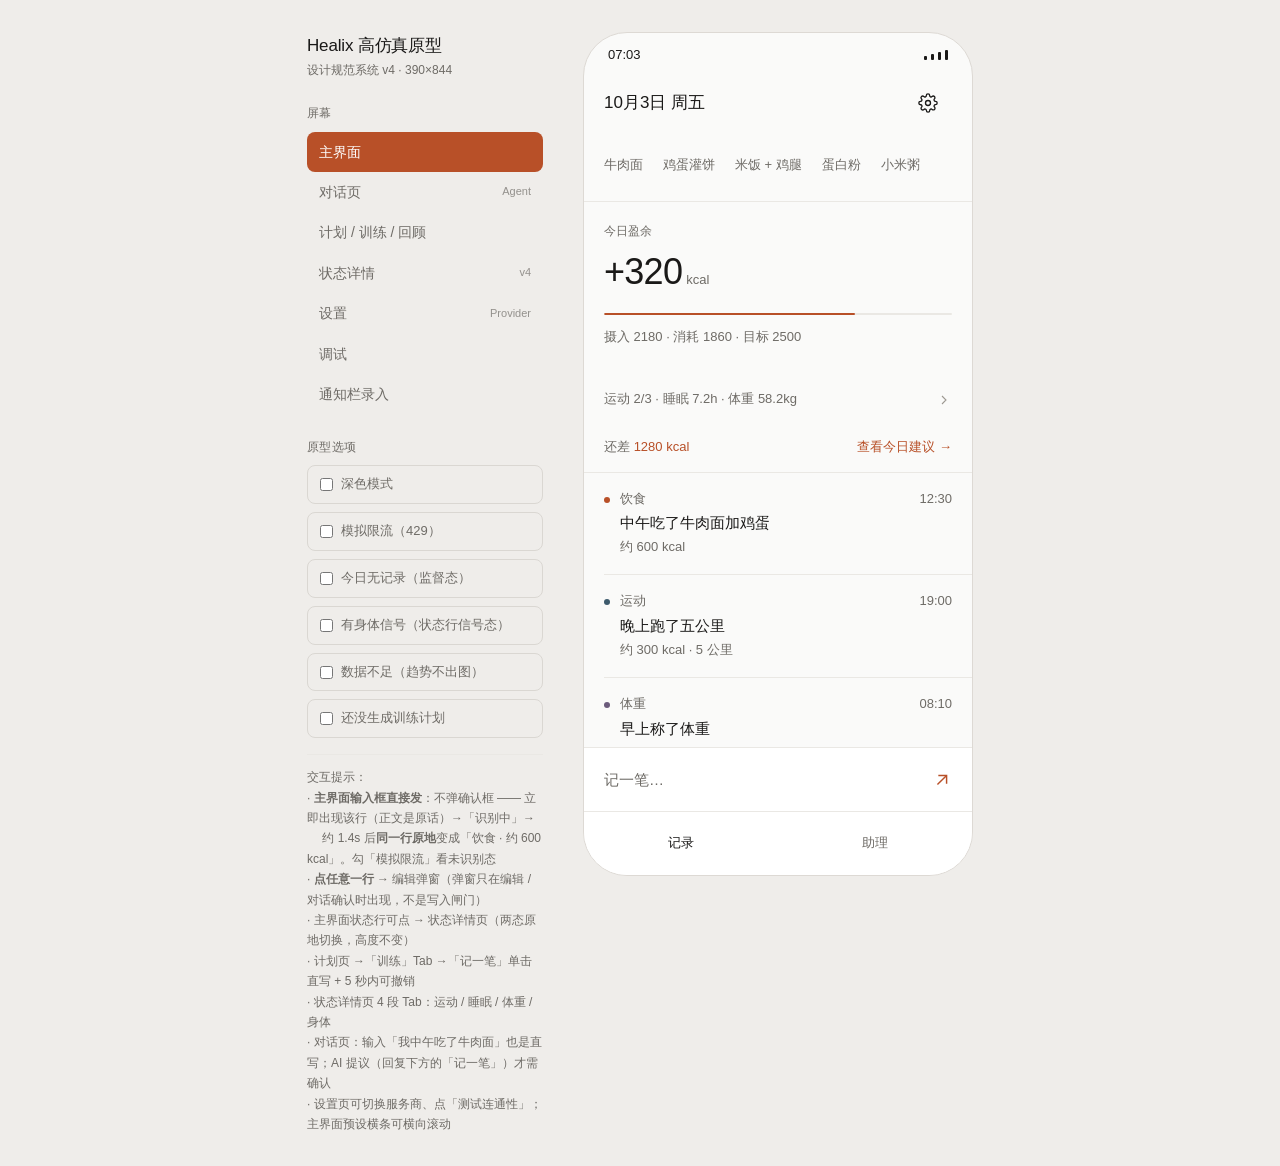
==== docs/prototype.html @ f56020e0 "chore(docs): 文档集中到 docs/ —— 开发文档移出 git（用户指定） 根目录原来散着 9 份文档 + prototype.html，本次全部集中到 docs/。  **入库变动**" ====
<!DOCTYPE html>
<html lang="zh-CN" data-theme="light">
<head>
<meta charset="UTF-8">
<meta name="viewport" content="width=device-width, initial-scale=1">
<title>Healix 高仿真原型 v4</title>
<style>
/* ============================================================
   Healix Design Tokens v4
   全 App 只有 1 个强调色 / 圆角只有 8dp / 无卡片无阴影
   v4 未新增任何颜色令牌 —— 新元素全部复用既有令牌
   ============================================================ */
:root{
  --bg:#FAFAF9; --surface:#FFFFFF; --text_1:#1A1918; --text_2:#6E6B66;
  --text_3:#9C9891; --line:#EAE8E4; --line_strong:#DAD7D2; --press:#F2F1EE;
  --accent:#B85028; --accent_press:#A3451F; --positive:#4A7C59; --negative:#A63D40;
  --dot_meal:#B85028; --dot_exercise:#3D5A6C; --dot_body:#6B5B7B;
  --dot_sleep:#4A5568; --dot_illness:#A63D40; --dot_other:#9C9891;
  --r:8px; --dur_fast:150ms; --dur_normal:240ms; --dur_slow:400ms;
  --ease:cubic-bezier(.4,0,.2,1);
  --shell_bg:#EFEDEA; --shell_line:#DDD9D4; --panel:#FFFFFF; --panel_text:#1A1918;
}
[data-theme="dark"]{
  --bg:#131211; --surface:#1C1B1A; --text_1:#F2F0ED; --text_2:#A09C95;
  --text_3:#6E6A64; --line:#2E2C2A; --line_strong:#3A3735; --press:#252321;
  --accent:#D4703F; --accent_press:#B85028; --positive:#6E9E7C; --negative:#C4565A;
  --dot_meal:#D4703F; --dot_exercise:#5C7C8F; --dot_body:#8B7C9A;
  --dot_sleep:#6C7683; --dot_illness:#C4565A; --dot_other:#6E6A64;
  --shell_bg:#0A0A09; --shell_line:#2E2C2A; --panel:#1C1B1A; --panel_text:#F2F0ED;
}

*{box-sizing:border-box;margin:0;padding:0;-webkit-tap-highlight-color:transparent}
body{
  font-family:-apple-system,"PingFang SC","HarmonyOS Sans SC","Noto Sans CJK SC","Microsoft YaHei",sans-serif;
  background:var(--shell_bg); color:var(--panel_text);
  display:flex; gap:40px; justify-content:center; padding:32px; min-height:100vh;
  font-size:14px; line-height:1.6;
}

/* ---------- 原型外壳（非产品 UI） ---------- */
.panel{width:236px;flex-shrink:0}
.panel h1{font-size:17px;font-weight:500;letter-spacing:-0.01em}
.panel .sub{font-size:12px;color:var(--text_2);margin-top:2px}
.panel .sec{font-size:12px;color:var(--text_2);margin:24px 0 8px;letter-spacing:.04em}
.navlist{list-style:none}
.navlist li{
  padding:9px 12px;border-radius:var(--r);cursor:pointer;font-size:14px;
  color:var(--text_2);transition:background var(--dur_fast) var(--ease);
  display:flex;justify-content:space-between;align-items:center;
}
.navlist li:hover{background:var(--press)}
.navlist li.on{background:var(--accent);color:#fff;font-weight:500}
.navlist li .tag{font-size:11px;opacity:.7}
[data-theme="dark"] .navlist li.on{color:#131211}
.toggle{
  display:flex;align-items:center;gap:8px;padding:8px 12px;cursor:pointer;
  font-size:13px;color:var(--text_2);border:1px solid var(--line_strong);
  border-radius:var(--r);margin-bottom:8px;
}
.toggle input{accent-color:var(--accent)}
.hint{font-size:12px;color:var(--text_2);line-height:1.7;margin-top:16px;
  border-top:1px solid var(--line);padding-top:12px}

/* ---------- 设备外壳 ---------- */
.device{
  width:390px;height:844px;flex-shrink:0;background:var(--bg);
  border:1px solid var(--shell_line);border-radius:44px;overflow:hidden;
  display:flex;flex-direction:column;position:relative;
}
.statusbar{
  height:44px;flex-shrink:0;display:flex;align-items:center;justify-content:space-between;
  padding:0 24px;font-size:13px;color:var(--text_1);font-weight:500;
}
.statusbar .dots{display:flex;gap:4px;align-items:flex-end;height:10px}
.statusbar .dots i{width:3px;background:var(--text_1);border-radius:1px;display:block}
.statusbar .dots i:nth-child(1){height:4px}
.statusbar .dots i:nth-child(2){height:6px}
.statusbar .dots i:nth-child(3){height:8px}
.statusbar .dots i:nth-child(4){height:10px}

.screen{flex:1;display:none;flex-direction:column;min-height:0}
.screen.on{display:flex}

/* ---------- 通用组件 ---------- */
.appbar{
  height:52px;flex-shrink:0;display:flex;align-items:center;justify-content:space-between;
  padding:0 20px;font-size:17px;font-weight:500;color:var(--text_1);
  position:relative; /* 居中标题的定位基准 */
}
.appbar .iconbtn{
  width:48px;height:48px;display:flex;align-items:center;justify-content:center;
  border:none;background:none;cursor:pointer;color:var(--text_1);margin-left:-14px;
}
.appbar .right{font-size:13px;font-weight:400;color:var(--text_2)}
.sep{height:1px;background:var(--line);flex-shrink:0}
.sep.indent{margin-left:20px}
.body{flex:1;overflow-y:auto;min-height:0}
.body::-webkit-scrollbar{width:0}
.p20{padding:0 20px}
.grouptitle{font-size:12px;color:var(--text_2);padding:20px 20px 8px}
.spinner{
  width:20px;height:20px;border:1.6px solid var(--line_strong);
  border-top-color:var(--accent);border-radius:50%;
  animation:spin .8s linear infinite;flex-shrink:0;
}
@keyframes spin{to{transform:rotate(360deg)}}

/* 按钮 */
.btn-primary{
  height:48px;border-radius:var(--r);background:var(--accent);color:#fff;
  border:none;font-size:13px;font-weight:500;cursor:pointer;font-family:inherit;
  padding:0 24px;transition:background var(--dur_fast) var(--ease);
}
[data-theme="dark"] .btn-primary{color:#131211}
.btn-primary:active{background:var(--accent_press)}
.btn-primary:disabled{background:var(--line_strong);color:var(--text_3);cursor:default}
.btn-text{
  border:none;background:none;color:var(--accent);font-size:13px;font-weight:500;
  cursor:pointer;font-family:inherit;padding:12px;min-height:48px;
}
.btn-text:active{color:var(--accent_press)}
.btn-text:disabled{cursor:default}

/* 输入区（常驻底部） */
.inputbar{
  height:64px;flex-shrink:0;background:var(--surface);border-top:1px solid var(--line);
  display:flex;align-items:center;padding:0 12px 0 20px;gap:8px;
}
.inputbar input{
  flex:1;border:none;outline:none;background:none;font-size:15px;font-family:inherit;
  color:var(--text_1);caret-color:var(--accent);min-width:0;
}
.inputbar input::placeholder{color:var(--text_2)}
.sendbtn{
  width:36px;height:36px;border:none;background:none;color:var(--accent);
  cursor:pointer;display:flex;align-items:center;justify-content:center;flex-shrink:0;
}
.sendbtn:active{color:var(--accent_press)}

/* 记录列表项 */
.item{padding:16px 20px 16px 20px;display:flex;gap:10px;cursor:pointer;
  transition:background var(--dur_fast) var(--ease)}
.item:active{background:var(--press)}
.item .bodycol{flex:1;min-width:0}
.item .dot{width:6px;height:6px;border-radius:3px;margin-top:8px;flex-shrink:0}
.item .meta{font-size:13px;color:var(--text_2);display:flex;justify-content:space-between;gap:8px}
.item .main{font-size:15px;color:var(--text_1);margin-top:2px;
  display:-webkit-box;-webkit-line-clamp:2;-webkit-box-orient:vertical;overflow:hidden}
.item .sum{font-size:13px;color:var(--text_2);margin-top:2px}
/* ★v4 记录级状态（规范 3.3）：与摘要同位置，不新增行、不改行高 */
.item .pending{font-size:13px;color:var(--text_3);margin-top:2px}          /* 识别中 */
.item .pending.retry{color:var(--text_2);text-decoration:underline;        /* 未识别：可点 */
  text-underline-offset:3px;text-decoration-thickness:1px}

/* 设置行 */
.row{
  height:56px;display:flex;align-items:center;justify-content:space-between;
  padding:0 20px;font-size:15px;color:var(--text_1);cursor:pointer;
  transition:background var(--dur_fast) var(--ease);
}
.row:active{background:var(--press)}
.row .val{font-size:15px;color:var(--text_2);display:flex;align-items:center;gap:6px}
.row input{
  border:none;outline:none;background:none;text-align:right;font-size:15px;
  font-family:inherit;color:var(--text_2);width:190px;
}
.row input:focus{color:var(--text_1)}
.row select{
  border:none;outline:none;background:none;font-size:15px;font-family:inherit;
  color:var(--text_2);text-align:right;cursor:pointer;appearance:none;
  padding-right:2px;
}
[data-theme="dark"] .row select option{background:var(--surface);color:var(--text_1)}

/* ---------- 主界面 ---------- */
.presetbar{display:flex;gap:20px;overflow-x:auto;padding:12px 20px;
  border-bottom:1px solid var(--line);flex-shrink:0}
.presetbar::-webkit-scrollbar{height:0}
.presetbar span{
  font-size:13px;color:var(--text_2);white-space:nowrap;cursor:pointer;
  padding:8px 0;min-height:48px;display:flex;align-items:center;
}
.presetbar span:active{color:var(--accent)}
.summary{padding:20px 20px 0}
.summary .label{font-size:12px;color:var(--text_2)}
.summary .num{font-size:36px;font-weight:400;color:var(--text_1);
  letter-spacing:-0.02em;margin:2px 0 12px}
.summary .num span{font-size:13px;color:var(--text_2);letter-spacing:0;margin-left:4px}
.progress{height:2px;border-radius:1px;background:var(--line);overflow:hidden;margin:12px 0}
.progress i{display:block;height:100%;background:var(--accent);border-radius:1px}
.summary .sub{font-size:13px;color:var(--text_2)}
.supervise{
  padding:0 20px;height:48px;display:flex;align-items:center;font-size:13px;
  color:var(--accent);cursor:pointer;
}
.planhint{
  padding:0 20px;height:48px;display:flex;align-items:center;justify-content:space-between;
  font-size:13px;color:var(--text_2);cursor:pointer;
}
.planhint b{color:var(--accent);font-weight:500}
.planhint em{font-style:normal;color:var(--accent)}

/* 底部主导航 */
.tabbar{
  height:64px;flex-shrink:0;border-top:1px solid var(--line);background:var(--surface);
  display:flex;
}
.tabbar div{
  flex:1;display:flex;align-items:center;justify-content:center;font-size:13px;
  color:var(--text_2);cursor:pointer;transition:color var(--dur_fast) var(--ease);
}
.tabbar div.on{color:var(--text_1);font-weight:500}

/* ---------- 对话页 ---------- */
.chat{flex:1;overflow-y:auto;padding:8px 0 0;min-height:0}
.chat::-webkit-scrollbar{width:0}
.msg{padding:0 20px;max-width:100%;animation:enter var(--dur_slow) var(--ease)}
@keyframes enter{from{opacity:0;transform:translateY(8px)}to{opacity:1;transform:none}}
.msg.user{margin-top:20px}
.msg.user .text{
  font-size:15px;color:var(--text_1);line-height:24px;text-align:right;
  margin-left:20%;word-break:break-word;white-space:pre-line;
}
.msg.assistant{margin-top:8px}
.msg.assistant .text{font-size:15px;color:var(--text_1);line-height:24px;
  word-break:break-word;white-space:pre-line}
.msg .time{font-size:13px;color:var(--text_3);margin-top:8px}
.msg.user .time{text-align:right}
.msg.gap{margin-top:20px}
.toolline{
  margin:8px 20px 0;padding-left:12px;border-left:2px solid var(--accent);
  font-size:13px;color:var(--text_2);line-height:20px;
}
.toolline.pending{border-left-color:transparent;padding-left:14px;color:var(--text_2);
  display:flex;align-items:center;gap:8px}
.toolline.pending .spinner{width:14px;height:14px;border-width:1.4px}
.disclaimer{font-size:12px;color:var(--text_3);padding:20px;text-align:center}
.quick{margin-top:20px;border-top:1px solid var(--line)}
.quick div{
  height:48px;display:flex;align-items:center;padding:0 20px;font-size:15px;
  color:var(--text_2);cursor:pointer;transition:background var(--dur_fast) var(--ease);
}
.quick div:active{background:var(--press)}
.quick div+div{border-top:1px solid var(--line)}
.thinking{display:flex;align-items:center;gap:8px;padding:0 20px;
  font-size:13px;color:var(--text_2);margin-top:12px}

/* ---------- 计划/复盘 ---------- */
.tabs{display:flex;gap:24px;padding:0 20px;border-bottom:1px solid var(--line);flex-shrink:0}
.tabs div{
  padding:12px 0;font-size:13px;color:var(--text_2);cursor:pointer;position:relative;
}
.tabs div.on{color:var(--text_1);font-weight:500}
.tabs div.on::after{
  content:"";position:absolute;left:0;right:0;bottom:0;height:2px;
  background:var(--accent);border-radius:1px;
}
.gapline{display:flex;align-items:center;justify-content:space-between;padding:20px}
.gapline .n{font-size:24px;color:var(--text_1);letter-spacing:-0.02em}
.planitem{padding:16px 20px}
.planitem .t{font-size:13px;color:var(--text_2)}
.planitem .h{font-size:15px;color:var(--text_1);margin-top:4px}
.planitem .d{font-size:13px;color:var(--text_2);margin-top:2px}
.planitem .a{margin-top:8px;margin-left:-12px}
.stats3{display:flex;padding:20px;gap:0}
.stats3 div{flex:1}
.stats3 .n{font-size:24px;color:var(--text_1);letter-spacing:-0.02em}
.stats3 .l{font-size:13px;color:var(--text_2);margin-top:4px}

/* ---------- 调试页 ---------- */
.dbghead{padding:20px;font-size:13px;color:var(--text_2);
  border-bottom:1px solid var(--line)}
.dbgrow{display:flex;gap:12px;padding:14px 20px;font-size:13px;
  border-bottom:1px solid var(--line);align-items:baseline}
.dbgrow .t{color:var(--text_3);width:44px;font-variant-numeric:tabular-nums}
.dbgrow .p{color:var(--text_1);width:44px}
.dbgrow .s{width:44px}
.dbgrow .s.ok{color:var(--text_2)}
.dbgrow .s.bad{color:var(--negative)}
.dbgrow .l{color:var(--text_2);width:48px;text-align:right;
  font-variant-numeric:tabular-nums}
.dbgrow .n{color:var(--text_2);flex:1}

/* ---------- 底部弹窗 ---------- */
.scrim{
  position:absolute;inset:0;background:rgba(0,0,0,.32);z-index:20;
  display:none;align-items:flex-end;
}
.scrim.on{display:flex}
.sheet{
  width:100%;background:var(--surface);border-radius:var(--r) var(--r) 0 0;
  padding:0 20px 20px;animation:up var(--dur_normal) var(--ease);
}
@keyframes up{from{transform:translateY(100%)}to{transform:none}}
.sheet .handle{width:36px;height:3px;background:var(--line_strong);
  border-radius:2px;margin:8px auto 12px}
.sheet h3{font-size:17px;font-weight:500;color:var(--text_1);margin-bottom:4px}
.sheet .from{font-size:12px;color:var(--text_3);margin-bottom:12px}
.field{height:52px;display:flex;align-items:center;justify-content:space-between;
  border-bottom:1px solid var(--line)}
.field label{font-size:13px;color:var(--text_2)}
.field span{font-size:15px;color:var(--text_1)}
.field input{
  border:none;outline:none;background:none;text-align:right;font-size:15px;
  font-family:inherit;color:var(--text_1);width:180px;
}
.sheet .actions{display:flex;justify-content:flex-end;align-items:center;gap:8px;margin-top:20px}

/* ---------- 通知栏预览 ---------- */
.notify{
  margin:8px 12px;background:var(--surface);border-radius:var(--r);
  padding:12px 16px;border:1px solid var(--line);
}
.notify .t{font-size:13px;color:var(--text_2);display:flex;justify-content:space-between}
.notify .c{font-size:15px;color:var(--text_1);margin-top:2px}
.notify .fake{display:flex;gap:8px;margin-top:10px;align-items:center}
.notify .fake input{
  flex:1;border:1px solid var(--line_strong);border-radius:var(--r);height:40px;
  padding:0 12px;font-size:15px;font-family:inherit;background:var(--bg);
  color:var(--text_1);outline:none;
}
.notify .fake button{
  height:40px;padding:0 16px;border:none;border-radius:var(--r);
  background:var(--accent);color:#fff;font-size:13px;font-weight:500;cursor:pointer;
  font-family:inherit;
}
[data-theme="dark"] .notify .fake button{color:#131211}
.notify.done .c{font-size:13px;color:var(--text_2)}
.notify.done .fake{display:none}
.notify .undo{margin-top:8px;font-size:13px;color:var(--accent);cursor:pointer;display:none}
.notify.done .undo{display:block}

/* ============================================================
   v4 新增（规范 第九章）
   全部复用 v3 令牌，不新增颜色 / 字体级别 / 字重
   ============================================================ */

/* ---------- 9.2 多维状态行（两态互斥，恒定 48px） ---------- */
.statusrow{
  height:48px;flex-shrink:0;display:flex;align-items:center;justify-content:space-between;
  padding:0 20px;font-size:13px;color:var(--text_2);cursor:pointer;
  transition:background var(--dur_fast) var(--ease),color var(--dur_normal) var(--ease);
}
.statusrow:active{background:var(--press)}
.statusrow>span{
  min-width:0;overflow:hidden;text-overflow:ellipsis;white-space:nowrap;
}
.statusrow .cv{flex-shrink:0;margin-left:12px;color:var(--text_3);
  transition:color var(--dur_normal) var(--ease)}
/* 信号态：整行原地变 accent，高度不变 —— 不新增行、页面不跳动 */
.statusrow.sig{color:var(--accent)}
.statusrow.sig .cv{color:var(--accent)}

/* ---------- 9.6 内联撤销条 ---------- */
.undobar{
  height:48px;flex-shrink:0;display:flex;align-items:center;justify-content:space-between;
  padding:0 20px;font-size:13px;color:var(--text_2);
}
.undobar .undo{color:var(--accent);font-weight:500;cursor:pointer;padding:12px 0 12px 12px}
.undobar .undo:active{color:var(--accent_press)}

/* ---------- 9.5 训练日行 ---------- */
.tday{padding:12px 20px;min-height:76px;display:flex;position:relative}
.tday .marker{
  position:absolute;left:0;top:16px;width:2px;height:16px;background:var(--accent);
  border-radius:1px;display:none;
}
.tday.today .marker{display:block}
.tday .dow{width:44px;flex-shrink:0;font-size:13px;color:var(--text_2);padding-top:1px}
.tday .col{flex:1;min-width:0}
.tday .h{font-size:15px;color:var(--text_1)}
.tday .items{font-size:13px;color:var(--text_2);margin-top:2px}
.tday .act{margin-top:6px;margin-left:-12px}
.tday.rest{min-height:48px;align-items:center;padding-top:0;padding-bottom:0}
.tday.rest .h{font-size:13px;color:var(--text_2)}

/* ---------- 9.4 状态详情页：4 段文字 Tab（复用计划页 Tab 样式） ---------- */
.seg{
  display:flex;gap:24px;padding:0 20px;border-bottom:1px solid var(--line);
  flex-shrink:0;overflow-x:auto;
}
.seg::-webkit-scrollbar{height:0}
.seg div{
  padding:12px 0;font-size:13px;color:var(--text_2);cursor:pointer;position:relative;
  white-space:nowrap;
}
.seg div.on{color:var(--text_1);font-weight:500}
.seg div.on::after{
  content:"";position:absolute;left:0;right:0;bottom:0;height:2px;
  background:var(--accent);border-radius:1px;
}

/* ---------- 9.3 趋势折线 ---------- */
.chart{padding:0 20px}
.chart .range{font-size:13px;color:var(--text_2)}
.chart .plot{position:relative;height:80px;margin-top:4px;
  border-bottom:1px solid var(--line)}
.chart .plot svg{display:block}
/* 窗口标注放在基线下方右对齐 —— 压在绘图区里会与折线右端重叠 */
.chart .win{display:block;text-align:right;font-size:13px;color:var(--text_3);
  margin-top:6px}
/* 数据点 < 3 时不画线（规范 9.3，依据反伪相关原则 R6） */
.chart .nodata{height:80px;display:flex;align-items:center;justify-content:center;
  font-size:13px;color:var(--text_2);border-bottom:1px solid var(--line)}

/* ---------- 状态详情页：汇总文字 / 信号全文 / 病程 / 链接行 ---------- */
.sumline{padding:20px;font-size:15px;color:var(--text_1);line-height:24px}
.sigfull{padding:0 20px 20px;font-size:13px;color:var(--text_1);line-height:20px}
.tlrow{
  display:flex;gap:12px;padding:12px 20px;align-items:baseline;
  border-bottom:1px solid var(--line);
}
.tlrow .n{width:20px;font-size:13px;color:var(--text_3);
  font-variant-numeric:tabular-nums;flex-shrink:0}
.tlrow .dt{width:48px;font-size:13px;color:var(--text_2);
  font-variant-numeric:tabular-nums;flex-shrink:0}
.tlrow .tx{flex:1;font-size:15px;color:var(--text_1)}
.linkrow{
  height:48px;display:flex;align-items:center;padding:0 20px;
  font-size:13px;color:var(--accent);font-weight:500;cursor:pointer;
}
.linkrow:active{color:var(--accent_press)}
.centerhint{
  padding:60px 20px;text-align:center;font-size:13px;color:var(--text_2);
}
</style>
</head>
<body>

<!-- 原型外壳：左侧控制区（不属于产品 UI） -->
<div class="panel">
  <h1>Healix 高仿真原型</h1>
  <div class="sub">设计规范系统 v4 · 390×844</div>

  <div class="sec">屏幕</div>
  <ul class="navlist" id="nav">
    <li class="on" data-s="home">主界面</li>
    <li data-s="chat">对话页 <span class="tag">Agent</span></li>
    <li data-s="plan">计划 / 训练 / 回顾</li>
    <li data-s="status">状态详情 <span class="tag">v4</span></li>
    <li data-s="settings">设置 <span class="tag">Provider</span></li>
    <li data-s="debug">调试</li>
    <li data-s="notify">通知栏录入</li>
  </ul>

  <div class="sec">原型选项</div>
  <label class="toggle"><input type="checkbox" id="optDark"> 深色模式</label>
  <label class="toggle"><input type="checkbox" id="optLimit"> 模拟限流（429）</label>
  <label class="toggle"><input type="checkbox" id="optEmpty"> 今日无记录（监督态）</label>
  <label class="toggle"><input type="checkbox" id="optSignal"> 有身体信号（状态行信号态）</label>
  <label class="toggle"><input type="checkbox" id="optNoData"> 数据不足（趋势不出图）</label>
  <label class="toggle"><input type="checkbox" id="optNoPlan"> 还没生成训练计划</label>

  <div class="hint">
    交互提示：<br>
    · <b>主界面输入框直接发</b>：不弹确认框 —— 立即出现该行（正文是原话）→「识别中」→<br>
    　 约 1.4s 后<b>同一行原地</b>变成「饮食 · 约 600 kcal」。勾「模拟限流」看未识别态<br>
    · <b>点任意一行</b> → 编辑弹窗（弹窗只在编辑 / 对话确认时出现，不是写入闸门）<br>
    · 主界面状态行可点 → 状态详情页（两态原地切换，高度不变）<br>
    · 计划页 →「训练」Tab →「记一笔」单击直写 + 5 秒内可撤销<br>
    · 状态详情页 4 段 Tab：运动 / 睡眠 / 体重 / 身体<br>
    · 对话页：输入「我中午吃了牛肉面」也是直写；AI 提议（回复下方的「记一笔」）才需确认<br>
    · 设置页可切换服务商、点「测试连通性」；主界面预设横条可横向滚动
  </div>
</div>

<!-- 设备 -->
<div class="device">
  <div class="statusbar">
    <span id="clock">15:04</span>
    <span class="dots"><i></i><i></i><i></i><i></i></span>
  </div>

  <!-- ============ 主界面 ============ -->
  <div class="screen on" id="s-home">
    <div class="appbar"><span>10月3日 周五</span>
      <button class="iconbtn" onclick="go('settings')" aria-label="设置">
        <svg width="20" height="20" viewBox="0 0 24 24" fill="none" stroke="currentColor" stroke-width="1.6"><circle cx="12" cy="12" r="3"/><path d="M19.4 15a1.65 1.65 0 0 0 .33 1.82l.06.06a2 2 0 1 1-2.83 2.83l-.06-.06a1.65 1.65 0 0 0-1.82-.33 1.65 1.65 0 0 0-1 1.51V21a2 2 0 1 1-4 0v-.09A1.65 1.65 0 0 0 9 19.4a1.65 1.65 0 0 0-1.82.33l-.06.06a2 2 0 1 1-2.83-2.83l.06-.06a1.65 1.65 0 0 0 .33-1.82 1.65 1.65 0 0 0-1.51-1H3a2 2 0 1 1 0-4h.09A1.65 1.65 0 0 0 4.6 9a1.65 1.65 0 0 0-.33-1.82l-.06-.06a2 2 0 1 1 2.83-2.83l.06.06A1.65 1.65 0 0 0 9 4.6a1.65 1.65 0 0 0 1-1.51V3a2 2 0 1 1 4 0v.09a1.65 1.65 0 0 0 1 1.51 1.65 1.65 0 0 0 1.82-.33l.06-.06a2 2 0 1 1 2.83 2.83l-.06.06A1.65 1.65 0 0 0 19.4 9v0a1.65 1.65 0 0 0 1.51 1H21a2 2 0 1 1 0 4h-.09a1.65 1.65 0 0 0-1.51 1z"/></svg>
      </button>
    </div>
    <div class="presetbar">
      <span onclick="toastHome(this)">牛肉面</span><span onclick="toastHome(this)">鸡蛋灌饼</span>
      <span onclick="toastHome(this)">米饭 + 鸡腿</span><span onclick="toastHome(this)">蛋白粉</span>
      <span onclick="toastHome(this)">小米粥</span>
    </div>
    <div class="body">
      <div class="summary">
        <div class="label">今日盈余</div>
        <div class="num" id="surplus">+320<span>kcal</span></div>
        <div class="progress"><i style="width:72%"></i></div>
        <div class="sub">摄入 2180 · 消耗 1860 · 目标 2500</div>
      </div>
      <div style="height:28px"></div>
      <!-- ★v4 多维状态行：两态互斥，恒定 48px（规范 9.2） -->
      <div class="statusrow" id="statusRow" onclick="openStatusFrom()">
        <span id="statusText">运动 2/3 · 睡眠 7.2h · 体重 58.2kg</span>
        <svg class="cv" width="16" height="16" viewBox="0 0 24 24" fill="none"
             stroke="currentColor" stroke-width="1.6"><path d="M9 6l6 6-6 6"/></svg>
      </div>
      <div class="supervise" id="supervise" style="display:none">今天还没有记录 · 去记一笔</div>
      <div class="sep" id="superviseSep" style="display:none"></div>
      <div class="planhint" onclick="go('plan')">
        <span>还差 <b>1280 kcal</b></span><em>查看今日建议 →</em>
      </div>
      <div class="sep"></div>
      <div id="homelist"></div>
    </div>
    <div class="inputbar">
      <input id="homeInput" placeholder="记一笔…">
      <button class="sendbtn" onclick="sendFromHome()" aria-label="发送">
        <svg width="22" height="22" viewBox="0 0 24 24" fill="none" stroke="currentColor" stroke-width="1.6"><path d="M7 17L17 7"/><path d="M8 7h9v9"/></svg>
      </button>
    </div>
    <div class="tabbar">
      <div class="on" onclick="go('home')">记录</div>
      <div onclick="go('chat')">助理</div>
    </div>
  </div>

  <!-- ============ 对话页 ============ -->
  <div class="screen" id="s-chat">
    <div class="appbar">
      <button class="iconbtn" onclick="go('home')" aria-label="返回">
        <svg width="20" height="20" viewBox="0 0 24 24" fill="none" stroke="currentColor" stroke-width="1.6"><path d="M15 18l-6-6 6-6"/></svg>
      </button>
      <span style="position:absolute;left:50%;transform:translateX(-50%)">助理</span>
      <span class="right">今天</span>
    </div>
    <div class="body chat" id="chatBody">
      <div id="quick" class="quick">
        <div onclick="ask('今天达标了吗')">今天达标了吗</div>
        <div onclick="ask('推荐晚餐')">推荐晚餐</div>
        <div onclick="ask('本周复盘')">本周复盘</div>
      </div>
    </div>
    <div class="inputbar">
      <input id="chatInput" placeholder="问问助理…">
      <button class="sendbtn" id="chatSend" onclick="sendChat()" aria-label="发送">
        <svg width="22" height="22" viewBox="0 0 24 24" fill="none" stroke="currentColor" stroke-width="1.6"><path d="M7 17L17 7"/><path d="M8 7h9v9"/></svg>
      </button>
    </div>
  </div>

  <!-- ============ 计划 / 训练 / 回顾 ============ -->
  <div class="screen" id="s-plan">
    <div class="appbar">
      <button class="iconbtn" onclick="go('home')" aria-label="返回">
        <svg width="20" height="20" viewBox="0 0 24 24" fill="none" stroke="currentColor" stroke-width="1.6"><path d="M15 18l-6-6 6-6"/></svg>
      </button>
      <span style="position:absolute;left:50%;transform:translateX(-50%)">今日</span>
      <button class="btn-text" onclick="regenerate()">刷新</button>
    </div>
    <!-- ★v4：三段文字 Tab（规范 4.3，宽度实测 166/390dp，不拥挤） -->
    <div class="tabs" id="planTabs">
      <div class="on" data-t="plan">计划</div>
      <div data-t="training">训练</div>
      <div data-t="review">回顾</div>
    </div>
    <!-- ★v4：内联撤销条（规范 9.6）—— 训练「记一笔」单击直写后的反馈 -->
    <div class="undobar" id="undoBar" style="display:none">
      <span id="undoText"></span>
      <span class="undo" onclick="undoTraining()">撤销</span>
    </div>
    <div class="body" id="planBody"></div>
  </div>

  <!-- ============ 状态详情 ★v4 ============ -->
  <div class="screen" id="s-status">
    <div class="appbar">
      <button class="iconbtn" onclick="go('home')" aria-label="返回">
        <svg width="20" height="20" viewBox="0 0 24 24" fill="none" stroke="currentColor" stroke-width="1.6"><path d="M15 18l-6-6 6-6"/></svg>
      </button>
      <span style="position:absolute;left:50%;transform:translateX(-50%)">状态</span>
      <span class="right"></span>
    </div>
    <!--
      4 段文字 Tab（规范 9.4）：样式完全复用计划页 Tab。
      宽度实测 4×26 + 3×24 + 2×20 = 216dp / 390dp = 55%，不拥挤。
    -->
    <div class="seg" id="statusSeg">
      <div class="on" data-s2="training">运动</div>
      <div data-s2="sleep">睡眠</div>
      <div data-s2="weight">体重</div>
      <div data-s2="body">身体</div>
    </div>
    <div class="body" id="statusBody"></div>
  </div>

  <!-- ============ 设置 ============ -->
  <div class="screen" id="s-settings">
    <div class="appbar">
      <button class="iconbtn" onclick="go('home')" aria-label="返回">
        <svg width="20" height="20" viewBox="0 0 24 24" fill="none" stroke="currentColor" stroke-width="1.6"><path d="M15 18l-6-6 6-6"/></svg>
      </button>
      <span style="position:absolute;left:50%;transform:translateX(-50%)">设置</span>
      <span class="right"></span>
    </div>
    <div class="body">
      <div class="grouptitle">模型服务</div>
      <div class="row"><span>服务商</span><span class="val">
        <select id="provider" onchange="applyProvider()">
          <option value="zhipu">智谱 GLM</option>
          <option value="deepseek">DeepSeek</option>
          <option value="openrouter">OpenRouter</option>
          <option value="custom">自定义</option>
        </select></span></div>
      <div class="row"><span>接口地址</span><span class="val"><input id="baseUrl" value="https://open.bigmodel.cn/api/paas/v4"></span></div>
      <div class="row"><span>模型名</span><span class="val"><input id="modelName" value="glm-4.7-flash"></span></div>
      <div class="row"><span>API Key</span><span class="val"><input id="apiKey" type="password" value="••••••••••••"></span></div>
      <div class="sep"></div>
      <div style="padding:16px 20px 0">
        <button class="btn-primary" style="width:100%" onclick="testConn()">测试连通性</button>
        <div id="connResult" style="font-size:13px;color:var(--text_2);margin-top:8px;min-height:20px"></div>
      </div>

      <div class="grouptitle">调用限制</div>
      <div class="row"><span>每日调用上限</span><span class="val"><input value="20 次" style="width:90px"></span></div>
      <div class="row"><span>每日对话上限</span><span class="val"><input value="15 次" style="width:90px"></span></div>
      <div class="row"><span>重试次数</span><span class="val"><input value="5 次" style="width:90px"></span></div>
      <div class="row"><span>退避初始间隔</span><span class="val"><input value="1.5 秒" style="width:90px"></span></div>

      <!-- ★v4：「体重」已从「个人」移出 —— 它是记录数据不是基础信息，见规范 9.7 -->
      <div class="grouptitle">个人</div>
      <div class="row"><span>身高 / 年龄 / 活动系数</span><span class="val">178cm · 21 · 轻度 ›</span></div>
      <div class="row"><span>日界线</span><span class="val">4:00 ›</span></div>

      <div class="grouptitle">目标　<span style="color:var(--text_3)">v4</span></div>
      <div class="row"><span>主目标</span><span class="val">增重 ›</span></div>
      <div class="row"><span>体重目标</span><span class="val">62.0 kg ›</span></div>
      <div class="row"><span>每周训练</span><span class="val">3 次 / 150 分钟 ›</span></div>
      <div class="row"><span>睡眠目标</span><span class="val">7.5 小时 ›</span></div>
      <div class="row"><span>饮水目标</span><span class="val">1700 ml ›</span></div>

      <div class="grouptitle">提醒　<span style="color:var(--text_3)">v4</span></div>
      <div class="row"><span>体检</span><span class="val">下次 2027-03-15 ›</span></div>
      <div class="row"><span>洗牙</span><span class="val">下次 2026-11-02 ›</span></div>
      <div class="row"><span>配镜</span><span class="val">下次 2027-06-20 ›</span></div>
      <div class="row"><span>添加提醒</span><span class="val">›</span></div>

      <!--
        隐私（P3，先定义好）：开关用设置行右侧的值文字承载状态，不引入 Switch 组件。
        理由：全 App 无底色容器，Switch 的彩色轨道会成为唯一的「彩色面」。
      -->
      <div class="grouptitle">隐私　<span style="color:var(--text_3)">v4 · P3</span></div>
      <div class="row" onclick="toggleHide(this)"><span>隐藏热量数字</span><span class="val">显示 ›</span></div>
      <div class="row" onclick="toggleHide(this)"><span>隐藏体重数字</span><span class="val">显示 ›</span></div>

      <div class="grouptitle">数据</div>
      <div class="row"><span>导出备份</span><span class="val">JSON ›</span></div>

      <div class="grouptitle">调试</div>
      <div class="row" onclick="go('debug')"><span>今日调用</span><span class="val">7 次 · 失败 1 ›</span></div>
      <div class="row" onclick="go('debug')"><span>最近调用记录</span><span class="val">›</span></div>
      <div style="height:28px"></div>
    </div>
  </div>

  <!-- ============ 调试 ============ -->
  <div class="screen" id="s-debug">
    <div class="appbar">
      <button class="iconbtn" onclick="go('settings')" aria-label="返回">
        <svg width="20" height="20" viewBox="0 0 24 24" fill="none" stroke="currentColor" stroke-width="1.6"><path d="M15 18l-6-6 6-6"/></svg>
      </button>
      <span style="position:absolute;left:50%;transform:translateX(-50%)">调试</span>
      <span class="right"></span>
    </div>
    <div class="dbghead">今日 7 次 · 失败 1 · P95 1.8s</div>
    <div class="body">
      <div class="dbgrow"><span class="t">15:06</span><span class="p">抽取</span><span class="s ok">ok</span><span class="l">1.2s</span><span class="n">重试 3 次</span></div>
      <div class="dbgrow"><span class="t">15:04</span><span class="p">对话</span><span class="s ok">ok</span><span class="l">3.1s</span><span class="n">2 次工具调用</span></div>
      <div class="dbgrow"><span class="t">14:58</span><span class="p">计划</span><span class="s bad">429</span><span class="l">4.4s</span><span class="n">已降级为本地估算</span></div>
      <div class="dbgrow"><span class="t">14:30</span><span class="p">抽取</span><span class="s ok">ok</span><span class="l">1.4s</span><span class="n">—</span></div>
      <div class="dbgrow"><span class="t">13:12</span><span class="p">抽取</span><span class="s ok">ok</span><span class="l">0.9s</span><span class="n">—</span></div>
      <div class="dbgrow"><span class="t">12:40</span><span class="p">抽取</span><span class="s ok">ok</span><span class="l">1.1s</span><span class="n">—</span></div>
      <div class="dbgrow"><span class="t">12:05</span><span class="p">抽取</span><span class="s ok">ok</span><span class="l">1.6s</span><span class="n">重试 1 次</span></div>
    </div>
  </div>

  <!-- ============ 通知栏录入 ============ -->
  <div class="screen" id="s-notify">
    <div class="appbar">
      <button class="iconbtn" onclick="go('home')" aria-label="返回">
        <svg width="20" height="20" viewBox="0 0 24 24" fill="none" stroke="currentColor" stroke-width="1.6"><path d="M15 18l-6-6 6-6"/></svg>
      </button>
      <span style="position:absolute;left:50%;transform:translateX(-50%)">通知栏</span>
      <span class="right"></span>
    </div>
    <div class="body" style="padding-top:8px">
      <div class="notify" id="notif1">
        <div class="t"><span>Healix</span><span>刚刚</span></div>
        <div class="c">今天还没记录 · 点此记录</div>
        <div class="fake">
          <input placeholder="输入…" id="notifInput">
          <button onclick="notifSend()">发送</button>
        </div>
        <div class="undo" onclick="notifReset()">撤销</div>
      </div>
      <div class="notify" id="notif2">
        <div class="t"><span>Healix</span><span>12:30</span></div>
        <div class="c">已记录 饮食 · 约 600 kcal</div>
      </div>
      <div style="padding:20px;font-size:13px;color:var(--text_2);line-height:1.8">
        常驻通知保持系统默认样式，不自定义配色。<br>
        今日无记录且已过 20:00 时，副标题切换为提醒文案。<br>
        发送后 5 秒内可撤销（幂等键防重复投递）。
      </div>
    </div>
  </div>

  <!-- 确认弹窗 -->
  <div class="scrim" id="scrim" onclick="if(event.target===this)closeSheet()">
    <div class="sheet">
      <div class="handle"></div>
      <h3 id="sheetTitle">编辑记录</h3>
      <div class="from" id="sheetFrom">来自对话</div>
      <div class="field"><label>类型</label><span id="fType">饮食</span></div>
      <div class="field"><label>内容</label><input id="fFoods" value="牛肉炒饭"></div>
      <div class="field"><label>热量</label><input id="fKcal" value="650"></div>
      <div class="actions">
        <button class="btn-text" onclick="closeSheet()">取消</button>
        <button class="btn-primary" onclick="confirmSheet()">确认</button>
      </div>
    </div>
  </div>
</div>

<script>
(function(){
  "use strict";

  var $ = function(id){ return document.getElementById(id); };
  var SCREENS = ["home","chat","plan","status","settings","debug","notify"];

  // ---------- 屏幕切换 ----------
  window.go = function(name){
    SCREENS.forEach(function(s){
      var el = $("s-" + s);
      if (el) el.classList.toggle("on", s === name);
    });
    Array.prototype.forEach.call($("nav").children, function(li){
      li.classList.toggle("on", li.getAttribute("data-s") === name);
    });
    if (window.__navSync) syncTabs(name);
  };

  function syncTabs(name){
    var bar = document.querySelector("#s-home .tabbar");
    if (!bar) return;
    bar.children[0].classList.toggle("on", name === "home");
    bar.children[1].classList.toggle("on", name === "chat");
  }
  window.__navSync = true;

  // ---------- 主界面数据 ----------
  var EVENTS = [
    {cid:"e1", status:"done", type:"meal", label:"饮食", dot:"var(--dot_meal)", time:"12:30",
     main:"中午吃了牛肉面加鸡蛋", sum:"约 600 kcal", kcal:"600"},
    {cid:"e2", status:"done", type:"exercise", label:"运动", dot:"var(--dot_exercise)", time:"19:00",
     main:"晚上跑了五公里", sum:"约 300 kcal · 5 公里", kcal:"300"},
    {cid:"e3", status:"done", type:"body", label:"体重", dot:"var(--dot_body)", time:"08:10",
     main:"早上称了体重", sum:"58.2 kg", kcal:""}
  ];

  function esc(s){
    return String(s).replace(/[&<>"']/g, function(c){
      return {"&":"&amp;","<":"&lt;",">":"&gt;",'"':"&quot;","'":"&#39;"}[c];
    });
  }

  /* ============================================================
     ★v4 记录写入路径（PRD 第十五章）：直接发送 → 先落库 → AI 后台识别
     不弹类型确认。识别中/未识别的规格见设计规范 3.3。
     ============================================================ */
  var cidSeq = 0;
  function newCid(){ cidSeq++; return "c" + Date.now() + "_" + cidSeq; }

  function findEvent(cid){
    for (var i = 0; i < EVENTS.length; i++){ if (EVENTS[i].cid === cid) return EVENTS[i]; }
    return null;
  }

  // 点行 = 编辑已有记录（不是写入闸门）。识别中 / 未识别都可以点进来补。
  window.editRow = function(cid){
    var e = findEvent(cid);
    if (!e) return;
    openSheet("编辑记录", e.label, e.main, e.kcal || "0", { mode: "edit", cid: cid });
  };

  /** 直写：0ms 落 pending 行，AI 返回后原地填充同一行 */
  function directLog(rawText){
    var cid = newCid();
    EVENTS.unshift({
      cid: cid, status: "pending", type: "other", label: "其他",
      dot: "var(--dot_other)", time: now(), main: rawText, sum: "", kcal: "",
    });
    $("optEmpty").checked = false;
    renderHome();

    setTimeout(function(){
      var e = findEvent(cid);
      if (!e) return;
      if ($("optLimit").checked){
        // ★ 失败 ≠ 错误：原文还在、日界线已算对，只是没算完 → 中性色 text_2（规范 3.10）
        e.status = "failed";
      } else {
        e.status = "done";
        e.type = "meal"; e.label = "饮食"; e.dot = "var(--dot_meal)";
        e.kcal = "600"; e.sum = "约 600 kcal";
      }
      renderHome();
    }, 1400);
  }

  // 记录级状态渲染：与摘要同位置，不新增行
  function rowStatusHtml(e){
    if (e.status === "pending") return '<div class="pending">识别中</div>';
    if (e.status === "failed")  return '<div class="pending retry">未识别 · 点此补充</div>';
    return e.sum ? '<div class="sum">' + esc(e.sum) + '</div>' : '';
  }

  function renderHome(){
    var box = $("homelist");
    var empty = $("optEmpty").checked;
    box.innerHTML = EVENTS.filter(function(){ return !empty; }).map(function(e){
      return '<div class="item" onclick="editRow(\'' + e.cid + '\')">' +
        '<span class="dot" style="background:' + e.dot + '"></span>' +
        '<div class="bodycol"><div class="meta"><span>' + esc(e.label) + '</span><span>' +
        esc(e.time) + '</span></div><div class="main">' + esc(e.main) +
        '</div>' + rowStatusHtml(e) + '</div></div>' +
        '<div class="sep indent"></div>';
    }).join("");
    $("supervise").style.display = empty ? "flex" : "none";
    $("superviseSep").style.display = empty ? "block" : "none";
    $("surplus").innerHTML = empty ? '+0<span>kcal</span>' : '+320<span>kcal</span>';
  }

  // 预设横条：点一下 = 一条记录，同样直写（与速记框行为一致）
  window.toastHome = function(el){
    var old = el.style.color;
    el.style.color = "var(--accent)";
    setTimeout(function(){ el.style.color = old; }, 400);
    directLog(el.textContent);
  };

  // ---------- 对话 ----------
  var chatBusy = false;
  var pendingMsg = null;

  function now(){
    var d = new Date();
    return ("0" + d.getHours()).slice(-2) + ":" + ("0" + d.getMinutes()).slice(-2);
  }

  function addAssistant(text, withTime){
    var body = $("chatBody");
    var d = document.createElement("div");
    d.className = "msg assistant";
    d.innerHTML = '<div class="text">' + esc(text) + '</div>' +
      (withTime ? '<div class="time">' + now() + '</div>' : '');
    body.appendChild(d);
    scrollChat();
    return d;
  }

  function addUser(text){
    var body = $("chatBody");
    var d = document.createElement("div");
    d.className = "msg user";
    d.innerHTML = '<div class="text">' + esc(text) + '</div><div class="time">' + now() + '</div>';
    body.appendChild(d);
    scrollChat();
  }

  function addTool(text, kind){
    var body = $("chatBody");
    var d = document.createElement("div");
    d.className = "toolline" + (kind === "pending" ? " pending" : "");
    d.innerHTML = (kind === "pending" ? '<span class="spinner"></span>' : '') + esc(text);
    body.appendChild(d);
    scrollChat();
    return d;
  }

  function addThinking(label){
    var body = $("chatBody");
    var d = document.createElement("div");
    d.className = "thinking";
    d.innerHTML = '<span class="spinner"></span><span>' + esc(label) + '</span>';
    body.appendChild(d);
    scrollChat();
    return d;
  }

  function scrollChat(){
    var b = $("chatBody");
    b.scrollTop = b.scrollHeight;
  }

  function hideQuick(){
    var q = $("quick");
    if (q) q.remove();
  }

  var REPLIES = {
    "今天达标了吗": {
      tool: "查了一下今天的记录",
      result: "今日 3 条 · 摄入 2180 · 消耗 1860",
      reply: "还没达标。摄入 2180，目标 2500，还差 320 kcal。\n这个缺口一顿加餐就能补上，睡前喝杯蛋白粉加两根香蕉正好。"
    },
    "推荐晚餐": {
      tool: "查了一下今日缺口和体重趋势",
      result: "缺口 1280 kcal · 体重 7 日 +0.3kg",
      reply: "体重在涨，但速度偏慢，今晚建议吃够：\n牛肉炒饭（牛肉 150g + 米饭 200g + 鸡蛋 1 个），约 650 kcal。\n睡前再加蛋白粉 1 勺 + 香蕉 2 根，约 400 kcal。",
      action: "记一笔"
    },
    "本周复盘": {
      tool: "查了一下这 7 天的记录",
      result: "7 日 · 平均摄入 2410 · 体重 58.2 → 58.5",
      reply: "这周平均摄入 2410，比目标低 90，体重涨了 0.3kg。\n主要缺口在晚餐 —— 有 4 天晚餐低于 500 kcal。\n下周把晚餐固定到 700 以上，配合现在这个运动量，一周涨 0.5kg 是能做到的。"
    }
  };

  var FALLBACK = "我看了下记录，给你一个保守建议：先把今天的晚餐吃到 700 kcal 以上，主食加一份。\n具体菜单等恢复联网后再给你细化。";

  function ask(text){ askFlow(text); }

  function askFlow(text){
    if (chatBusy) return;
    chatBusy = true;
    hideQuick();
    addUser(text);

    var limit = $("optLimit").checked;
    var spec = REPLIES[text] || {tool:"查了一下记录", result:"已找到相关记录", reply:"先按缺口安排：晚餐补到 700 kcal 以上，睡前加餐。"};

    // 1) 工具执行中
    var toolEl = addTool(spec.tool + "…", "pending");

    setTimeout(function(){
      // 2) 限流态：显示预估秒数，不静默转圈
      if (limit){
        toolEl.parentNode.removeChild(toolEl);
        var t = addThinking("排队中 · 约 4s");
        setTimeout(function(){
          t.parentNode.removeChild(t);
          addTool(spec.result);
          setTimeout(function(){ finishReply(spec, null); }, 700);
        }, 1600);
        return;
      }
      // 3) 工具完成
      toolEl.parentNode.removeChild(toolEl);
      addTool(spec.result);
      setTimeout(function(){ finishReply(spec, null); }, 700);
    }, 700);

    pendingMsg = spec;
  }

  function finishReply(spec){
    addAssistant(spec.reply, true);
    if (spec.action === "记一笔"){
      var body = $("chatBody");
      var d = document.createElement("div");
      d.className = "msg assistant";
      d.innerHTML = '<button class="btn-text" style="padding-left:0" data-log="牛肉炒饭">记一笔</button>';
      body.appendChild(d);
      d.querySelector("button").onclick = function(){
        // AI 提议 → 走确认（这就是 propose_log 的人工确认，规范 3.5 待确认态）
        openSheet("来自对话", "饮食", "牛肉炒饭", "650", { mode: "chat" });
        this.disabled = true;
      };
      scrollChat();
    }
    chatBusy = false;
  }

  window.ask = ask;

  window.sendChat = function(){
    var el = $("chatInput");
    var v = el.value.trim();
    if (!v || chatBusy) return;
    el.value = "";
    if (/记|记录|吃|喝/.test(v)){
      hideQuick();
      addUser(v);
      var t = addThinking("思考中");
      setTimeout(function(){
        t.parentNode.removeChild(t);
        // 用户在对话里陈述事实 → 与首页速记框同一条路径：直写，不弹确认
        directLog(v.replace(/记一下|记一笔|记录|我/g, "").trim() || v);
        addTool("已记录 饮食 · 约 600 kcal");
        addAssistant("记好了。还差 680 kcal，睡前加餐可以少一点。", true);
      }, 800);
      return;
    }
    askFlow(v);
  };

  /* ============================================================
     底部弹窗：**不是写入闸门**（设计规范 3.5 / PRD 第十五章）
       ① 点记录行 → 编辑/修正已有记录
       ② 对话页 AI 提议（propose_log）→ 人工确认
     首页速记框、预设横条、训练「记一笔」都不走这里。
     ============================================================ */
  var sheetResolve = null;
  var sheetCtx = null;            // { mode: "edit"|"chat"|"new", cid? }

  function openSheet(from, type, foods, kcal, ctx){
    $("sheetFrom").textContent = from;
    $("fType").textContent = type;
    $("fFoods").value = foods;
    $("fKcal").value = kcal;
    // 编辑已有记录 ≠ 确认 AI 提议，标题要区分
    $("sheetTitle").textContent =
      (ctx && ctx.mode === "edit") ? "编辑记录" : "确认这条记录";
    $("scrim").classList.add("on");
    $("homeInput").blur();
    $("chatInput").blur();
    sheetCtx = ctx || { mode: "new" };
  }
  window.openSheet = openSheet;

  window.closeSheet = function(){
    $("scrim").classList.remove("on");
    sheetCtx = null;
    if (sheetResolve){ sheetResolve(false); sheetResolve = null; }
  };

  /** 直写一条「已完成」记录（不走 AI 的场景：编辑确认后的新记录等） */
  function pushDoneEvent(label, main, kcal){
    EVENTS.unshift({
      cid: newCid(), status: "done", type: "meal", label: label,
      dot: "var(--dot_meal)", time: now(), main: main,
      sum: kcal ? ("约 " + kcal + " kcal") : "", kcal: kcal,
    });
    $("optEmpty").checked = false;
    renderHome();
  }

  window.confirmSheet = function(){
    var type = $("fType").textContent;
    var foods = $("fFoods").value.trim();
    var kcal = $("fKcal").value.trim();
    $("scrim").classList.remove("on");

    var ctx = sheetCtx || { mode: "new" };
    sheetCtx = null;

    if (ctx.mode === "edit"){
      // 编辑：原地改这一条，不新增行
      var e = findEvent(ctx.cid);
      if (e){
        e.main = foods;
        e.kcal = kcal;
        if (kcal) e.sum = "约 " + kcal + " kcal";
        if (e.status !== "done"){ e.status = "done"; e.label = type; e.dot = "var(--dot_meal)"; }
        renderHome();
      }
    } else if (ctx.mode === "chat"){
      // 对话页的「记一笔」= AI 提议 → 用户点头才写（方向与首页相反，PRD 15.6）
      addTool("已记录 " + type + " · 约 " + kcal + " kcal");
      addAssistant("记好了。还差 " + Math.max(0, 1280 - parseInt(kcal, 10)) +
        " kcal，睡前加餐可以少一点。", true);
    } else {
      pushDoneEvent(type, foods, kcal);
    }
    if (sheetResolve){ sheetResolve(true); sheetResolve = null; }
  };

  // ---------- 主界面发送：直写，不确认 ----------
  window.sendFromHome = function(){
    var el = $("homeInput");
    var v = el.value.trim();
    if (!v) return;
    el.value = "";
    directLog(v);          // ★ 直接发出 → 先落 pending → AI 后台识别
  };

  // ---------- 计划 / 复盘 ----------
  var PLAN_HTML =
    '<div class="gapline"><span class="n">还差 1280 kcal</span>' +
    '<button class="btn-text" onclick="regenerate()">刷新</button></div><div class="sep"></div>' +
    '<div class="planitem"><div class="t">晚餐 · 约 650 kcal</div><div class="h">牛肉炒饭</div>' +
    '<div class="d">牛肉 150g + 米饭 200g + 鸡蛋 1 个</div>' +
    '<div class="a"><button class="btn-text" onclick="openSheet(\'来自建议\',\'饮食\',\'牛肉炒饭\',\'650\')">记一笔</button></div></div>' +
    '<div class="sep indent"></div>' +
    '<div class="planitem"><div class="t">加餐 · 约 400 kcal</div><div class="h">睡前蛋白粉 + 香蕉</div>' +
    '<div class="d">蛋白粉 1 勺 + 香蕉 2 根</div>' +
    '<div class="a"><button class="btn-text" onclick="openSheet(\'来自建议\',\'饮食\',\'蛋白粉 + 香蕉\',\'400\')">记一笔</button></div></div>' +
    '<div class="sep"></div>' +
    '<div style="padding:20px;font-size:15px;color:var(--text_1);line-height:24px">今日蛋白质偏低，晚餐优先补蛋白</div>' +
    '<div class="disclaimer">估算值，非医疗建议</div>';

  var REVIEW_HTML =
    '<div class="stats3"><div><div class="n">2180</div><div class="l">摄入</div></div>' +
    '<div><div class="n">1860</div><div class="l">消耗</div></div>' +
    '<div><div class="n">58.2</div><div class="l">体重</div></div></div><div class="sep"></div>' +
    '<div style="padding:20px;font-size:15px;color:var(--text_1);line-height:24px">' +
    '今天热量盈余 320 kcal，达到增重目标。蛋白质摄入充足，蔬菜偏少，晚餐建议增加一份绿叶菜。</div>' +
    '<div class="disclaimer">估算值，非医疗建议</div>';

  /* ---------- ★v4 训练 Tab（规范 9.5） ---------- */

  // 训练日行：最小 76px；今天用行首 2×16px accent 竖线标记（不用文字标签、不用底色徽章）
  function tday(dow, title, items, isToday){
    var html = '<div class="tday' + (isToday ? ' today' : '') + '">' +
      '<span class="marker"></span>' +
      '<span class="dow">' + dow + '</span><div class="col">' +
      '<div class="h">' + esc(title) + '</div>';
    if (items){
      html += '<div class="items">' + esc(items) + '</div>' +
        '<div class="act"><button class="btn-text" style="padding-left:0" ' +
        'onclick="logTraining(this,\'' + esc(title) + '\')">记一笔</button></div>';
    }
    return html + '</div></div><div class="sep indent"></div>';
  }

  // 休息日：48px 单行，无「记一笔」
  function trest(dow){
    return '<div class="tday rest"><span class="dow">' + dow + '</span>' +
      '<div class="col"><div class="h">休息</div></div></div>' +
      '<div class="sep indent"></div>';
  }

  var TRAINING_HTML =
    '<div style="padding:20px;font-size:15px;color:var(--text_1)">本周 3 练 · 已完成 2</div>' +
    tday("周一", "推（胸/肩/三头）", "杠铃卧推 4×8-10 · 哑铃肩推 3×10-12", false) +
    trest("周二") +
    tday("周三", "拉（背/二头）", "引体 4×力竭 · 坐姿划船 3×12", true) +
    trest("周四") +
    tday("周五", "腿", "深蹲 4×6-8 · 硬拉 3×5", false) +
    trest("周六") + trest("周日") +
    '<div style="padding:20px;font-size:13px;color:var(--text_2)">本周重点：卧推尝试比上周加 2.5kg</div>' +
    '<div class="disclaimer">估算值，非医疗建议</div>';

  // 首次进入：还没有计划。主按钮撑满，生成中 / 失败 / 降级三态见规范 9.5
  var TRAINING_EMPTY =
    '<div style="padding:20px 20px 0">' +
    '<div style="font-size:15px;color:var(--text_1)">生成这周练什么</div>' +
    '<div style="font-size:13px;color:var(--text_2);margin-top:4px;line-height:20px">' +
    '结合你的目标（增重）和本周已练肌群，一次生成 7 天安排。</div></div>' +
    '<div class="sep" style="margin:20px 0"></div>' +
    '<div style="padding:0 20px"><button class="btn-primary" style="width:100%" ' +
    'onclick="genTraining(this)">生成本周计划</button></div>' +
    '<div style="padding:12px 20px;font-size:13px;color:var(--text_2)">' +
    '本周目标 3 次 · 休息日也会排出来</div>' +
    '<div class="disclaimer">估算值，非医疗建议</div>';

  window.genTraining = function(btn){
    btn.disabled = true;
    btn.textContent = "生成中";
    var row = document.createElement("div");
    row.style.cssText = "padding:12px 20px;font-size:13px;color:var(--text_2)";
    row.textContent = "正在排这周的训练…";
    $("planBody").appendChild(row);
    setTimeout(function(){
      if ($("optLimit").checked){
        btn.disabled = false;
        btn.textContent = "生成本周计划";
        row.style.color = "var(--negative)";
        row.innerHTML = '生成失败（已限流）。' +
          '<button class="btn-text" style="padding-left:8px" onclick="retryGen()">重试</button>';
        return;
      }
      $("optNoPlan").checked = false;
      renderPlan("training");
    }, 1200);
  };

  window.retryGen = function(){
    $("optLimit").checked = false;                 // 原型：重试即成功，便于看后续状态
    renderPlan("training");
    var b = document.querySelector("#planBody .btn-primary");
    if (b) window.genTraining(b);
  };

  /* ---------- ★v4 内联撤销条（规范 9.6） ----------
     「记一笔」单击直写，不弹 ConfirmSheet —— 用户意图 100% 明确，
     human-in-the-loop 那套是为「AI 从模糊输入里提取」设计的。
     与通知栏录入的「直写 + 5 秒撤销」保持同一套逻辑。 */
  var undoState = null, undoTimer = null;

  window.logTraining = function(btn, title){
    btn.textContent = "已记录";
    btn.disabled = true;
    btn.style.color = "var(--text_3)";
    $("undoText").textContent = "已记录 运动 · " + title;
    $("undoBar").style.display = "flex";
    undoState = { btn: btn };
    clearTimeout(undoTimer);
    undoTimer = setTimeout(function(){
      $("undoBar").style.display = "none";
      undoState = null;
    }, 5000);
  };

  window.undoTraining = function(){
    $("undoBar").style.display = "none";
    clearTimeout(undoTimer);
    if (undoState && undoState.btn){
      undoState.btn.textContent = "记一笔";
      undoState.btn.disabled = false;
      undoState.btn.style.color = "";
    }
    undoState = null;
  };

  function renderPlan(tab){
    $("planBody").innerHTML = tab === "review" ? REVIEW_HTML
      : tab === "training" ? ($("optNoPlan").checked ? TRAINING_EMPTY : TRAINING_HTML)
      : PLAN_HTML;
  }
  window.renderPlan = renderPlan;
  window.regenerate = function(){
    var b = $("planBody");
    b.style.opacity = ".4";
    setTimeout(function(){ b.style.opacity = "1"; renderPlan(currentTab); }, 500);
  };

  var currentTab = "plan";
  Array.prototype.forEach.call($("planTabs").children, function(t){
    t.onclick = function(){
      currentTab = t.getAttribute("data-t");
      Array.prototype.forEach.call($("planTabs").children, function(x){ x.classList.remove("on"); });
      t.classList.add("on");
      renderPlan(currentTab);
    };
  });

  /* ============================================================
     ★v4 状态详情页（规范 9.3 / 9.4）
     ============================================================ */

  /* ---------- 9.2 状态行两态：原地切换，高度恒定，不新增行 ---------- */
  function applyStatusRow(){
    var sig = $("optSignal").checked;
    $("statusRow").classList.toggle("sig", sig);
    $("statusText").textContent = sig
      ? "连续 3 天睡眠不足 · 今晚提前 1 小时熄灯"      // 信号态：_short 版，≤24 汉字
      : "运动 2/3 · 睡眠 7.2h · 体重 58.2kg";        // 摘要态：最多 3 项，固定顺序
  }
  window.applyStatusRow = applyStatusRow;

  // 从信号态进来默认落在「身体」段；从摘要态进来默认「运动」段
  window.openStatusFrom = function(){
    go("status");
    selectSeg($("optSignal").checked ? "body" : "training");
  };

  /* ---------- 9.3 趋势折线：无网格、无坐标轴刻度、无图例、无绘制动画 ---------- */
  var SLEEP_VALS  = [6.8, 7.5, 7.1, 8.1, 7.6, 7.9, 7.5];
  var WEIGHT_VALS = [58.2, 58.3, 58.2, 58.4, 58.5, 58.4, 58.6];

  function sparkline(vals){
    // 数据点 < 3 不画线 —— 依据「反伪相关」原则 R6
    if (vals.length < 3) return '<div class="nodata">记录不足 3 天，暂不画趋势</div>';
    var W = 350, H = 80, pad = 8;
    var mn = Math.min.apply(null, vals), mx = Math.max.apply(null, vals);
    var span = (mx - mn) || 1;
    var y0 = mn - span * 0.15, y1 = mx + span * 0.15, s2 = y1 - y0;   // 上下各留 15% 余量
    var pts = vals.map(function(v, i){
      return [pad + i * (W - pad * 2) / (vals.length - 1),
              H - pad - (v - y0) / s2 * (H - pad * 2)];
    });
    var d = pts.map(function(p, i){
      return (i ? "L" : "M") + p[0].toFixed(1) + " " + p[1].toFixed(1);
    }).join(" ");
    var last = pts[pts.length - 1];
    return '<div class="plot"><svg width="' + W + '" height="' + H +
      '" viewBox="0 0 ' + W + ' ' + H + '">' +
      '<path d="' + d + '" fill="none" stroke="var(--accent)" stroke-width="1.6" ' +
      'stroke-linecap="round" stroke-linejoin="round"/>' +
      // 只标记最后一个点，中间点不画
      '<circle cx="' + last[0].toFixed(1) + '" cy="' + last[1].toFixed(1) +
      '" r="3" fill="var(--accent)"/></svg></div><span class="win">近 7 日</span>';
  }

  function sparklineFor(vals){
    return sparkline($("optNoData").checked ? vals.slice(0, 2) : vals);
  }

  /* ---------- 复用组件的小helper ---------- */
  function segItem(time, main, sum){
    return '<div class="item"><span class="dot" style="background:var(--dot_exercise)"></span>' +
      '<div class="bodycol"><div class="meta"><span>运动</span><span>' + time + '</span></div>' +
      '<div class="main">' + esc(main) + '</div>' +
      '<div class="sum">' + esc(sum) + '</div></div></div><div class="sep indent"></div>';
  }

  function sumLines(arr){
    return arr.map(function(t, i){
      return '<div style="padding:' + (i === 0 ? '20px 20px 0' : '4px 20px 0') +
        ';font-size:15px;color:var(--text_1);line-height:24px">' + esc(t) + '</div>';
    }).join("");
  }

  function tlRow(n, dt, tx){
    return '<div class="tlrow"><span class="n">' + n + '</span>' +
      '<span class="dt">' + dt + '</span><span class="tx">' + esc(tx) + '</span></div>';
  }

  function rowKV(k, v){
    return '<div class="row"><span>' + esc(k) + '</span>' +
      '<span class="val">' + esc(v) + ' ›</span></div>';
  }

  /* ---------- 9.4 四段内容 ---------- */
  var SEG = {
    // 运动：离散事件用清单比折线信息量高 —— 能看到练了什么
    training: function(){
      return '<div class="grouptitle">本周目标</div>' +
        sumLines(["2 / 3 次 · 87 / 150 分钟"]) +
        '<div class="grouptitle">最近训练</div>' +
        segItem("周三", "推（胸/肩/三头）", "杠铃卧推 4×8-10 · 哑铃肩推 3×10-12") +
        segItem("周一", "拉（背/二头）", "引体 4×力竭 · 坐姿划船 3×12") +
        '<div class="linkrow" onclick="go(\'plan\')">查看本周训练计划　›</div>' +
        '<div class="disclaimer">估算值，非医疗建议</div>';
    },
    sleep: function(){
      return '<div class="chart"><div class="range">7.5 – 8.1 小时</div>' +
        sparklineFor(SLEEP_VALS) + '</div>' +
        sumLines(["日均 7.2 小时 · 目标 7.5", "比上周少 0.4 小时"]) +
        '<div class="disclaimer">估算值，非医疗建议</div>';
    },
    weight: function(){
      return '<div class="chart"><div class="range">58.2 – 59.0 kg</div>' +
        sparklineFor(WEIGHT_VALS) + '</div>' +
        sumLines(["当前 58.4 kg · 目标 62.0", "近 14 日 ↑0.6 kg", "BMI 18.4 · 偏低"]) +
        // ★规则 H8 安全条款：BMI<18.5 且体重停滞/下降时给就医引导，
        //   且本段不得出现「多吃 / 加餐 / 上调摄入」。不做成警告条 —— 它不是错误，是引导。
        '<div style="height:28px"></div>' +
        '<div style="padding:0 20px;font-size:13px;color:var(--text_1);line-height:20px">' +
        '你的体重偏低且近期没涨。指南对体重过轻者的第一条建议是先排除疾病原因，建议做一次常规检查。</div>' +
        '<div class="disclaimer">估算值，非医疗建议</div>';
    },
    body: function(){
      if (!$("optSignal").checked){
        return '<div class="centerhint">暂时没有需要留意的事</div>';
      }
      return '<div class="grouptitle">需要留意</div>' +
        '<div class="sigfull">连续 3 天睡不到 6 小时。睡眠直接决定恢复和免疫，今晚提前 1 小时熄灯。</div>' +
        '<div class="grouptitle">本次不适 · 第 3 天</div>' +
        tlRow(1, "10-01", "嗓子疼") +
        tlRow(2, "10-02", "嗓子疼 · 未就医") +
        tlRow(3, "10-03", "低烧 37.8 · 已就医") +
        '<div class="grouptitle">提醒</div>' +
        rowKV("体检", "下次 2027-03-15") +
        rowKV("洗牙", "下次 2026-11-02") +
        rowKV("配镜", "下次 2027-06-20") +
        '<div class="disclaimer">估算值，非医疗建议</div>';
    }
  };

  var currentSeg = "training";
  function selectSeg(name){
    currentSeg = name;
    Array.prototype.forEach.call($("statusSeg").children, function(t){
      t.classList.toggle("on", t.getAttribute("data-s2") === name);
    });
    $("statusBody").innerHTML = SEG[name]();
  }
  window.selectSeg = selectSeg;

  Array.prototype.forEach.call($("statusSeg").children, function(t){
    t.onclick = function(){ selectSeg(t.getAttribute("data-s2")); };
  });

  /* ---------- 9.7 隐私：右侧值文字即状态，不引入 Switch 组件 ---------- */
  window.toggleHide = function(row){
    var v = row.querySelector(".val");
    var on = v.textContent.indexOf("已隐藏") === -1;
    v.textContent = (on ? "已隐藏" : "显示") + " ›";
    v.style.color = on ? "var(--accent)" : "";
  };

  // ---------- 设置：Provider ----------
  var PRESETS = {
    zhipu: {url:"https://open.bigmodel.cn/api/paas/v4", model:"glm-4.7-flash"},
    deepseek: {url:"https://api.deepseek.com/v1", model:"deepseek-chat"},
    openrouter: {url:"https://openrouter.ai/api/v1", model:"openrouter/auto"},
    custom: {url:"", model:""}
  };
  window.applyProvider = function(){
    var k = $("provider").value;
    var p = PRESETS[k];
    $("baseUrl").value = p.url;
    $("modelName").value = p.model;
    $("connResult").textContent = "";
  };
  window.testConn = function(){
    var r = $("connResult");
    var btn = document.querySelector("#s-settings .btn-primary");
    btn.disabled = true;
    btn.textContent = "测试中";
    r.style.color = "var(--text_2)";
    r.textContent = "连接中…";
    setTimeout(function(){
      btn.disabled = false;
      btn.textContent = "测试连通性";
      if ($("optLimit").checked){
        r.style.color = "var(--negative)";
        r.textContent = "失败 · HTTP 429（限流）。建议换个服务商或稍后重试";
      } else {
        r.style.color = "var(--positive)";
        r.textContent = "连通 · 1.2s · 模型 " + $("modelName").value;
      }
    }, 1200);
  };

  // ---------- 通知栏 ----------
  window.notifSend = function(){
    var v = $("notifInput").value.trim();
    var n = $("notif1");
    n.classList.add("done");
    n.querySelector(".c").textContent = "已记录 饮食 · 约 600 kcal" + (v ? "（" + v + "）" : "");
  };
  window.notifReset = function(){
    var n = $("notif1");
    n.classList.remove("done");
    n.querySelector(".c").textContent = "今天还没记录 · 点此记录";
    $("notifInput").value = "";
  };

  // ---------- 原型选项 ----------
  $("optDark").onchange = function(){
    document.documentElement.setAttribute("data-theme", this.checked ? "dark" : "light");
  };
  $("optEmpty").onchange = renderHome;
  // ★v4 状态行两态：切换时高度完全不变，页面不跳动
  $("optSignal").onchange = function(){
    applyStatusRow();
    if (currentSeg === "body") selectSeg("body");
  };
  $("optNoData").onchange = function(){ selectSeg(currentSeg); };
  $("optNoPlan").onchange = function(){
    if (currentTab === "training") renderPlan("training");
  };

  Array.prototype.forEach.call($("nav").children, function(li){
    li.onclick = function(){ go(li.getAttribute("data-s")); };
  });

  // ---------- 时钟 ----------
  function tick(){
    var d = new Date();
    $("clock").textContent = ("0" + d.getHours()).slice(-2) + ":" + ("0" + d.getMinutes()).slice(-2);
  }
  tick();
  setInterval(tick, 30000);

  // ---------- 初始化 ----------
  renderHome();
  renderPlan("plan");
  applyStatusRow();          // ★v4 状态行初始为摘要态
  selectSeg("training");     // ★v4 状态详情页默认「运动」段
  var opening = addAssistant(
    "已摄入 1200 / 目标 2500\n还差 1300。晚饭建议吃牛肉炒饭（牛肉 150g + 米饭 200g + 鸡蛋），约 650 kcal。", true);
  // 开场白必须排在快捷入口之前
  var q = $("quick");
  if (q) $("chatBody").insertBefore(opening, q);
  var disc = document.createElement("div");
  disc.className = "disclaimer";
  disc.textContent = "估算值，非医疗建议";
  $("chatBody").appendChild(disc);
})();
</script>
</body>
</html>
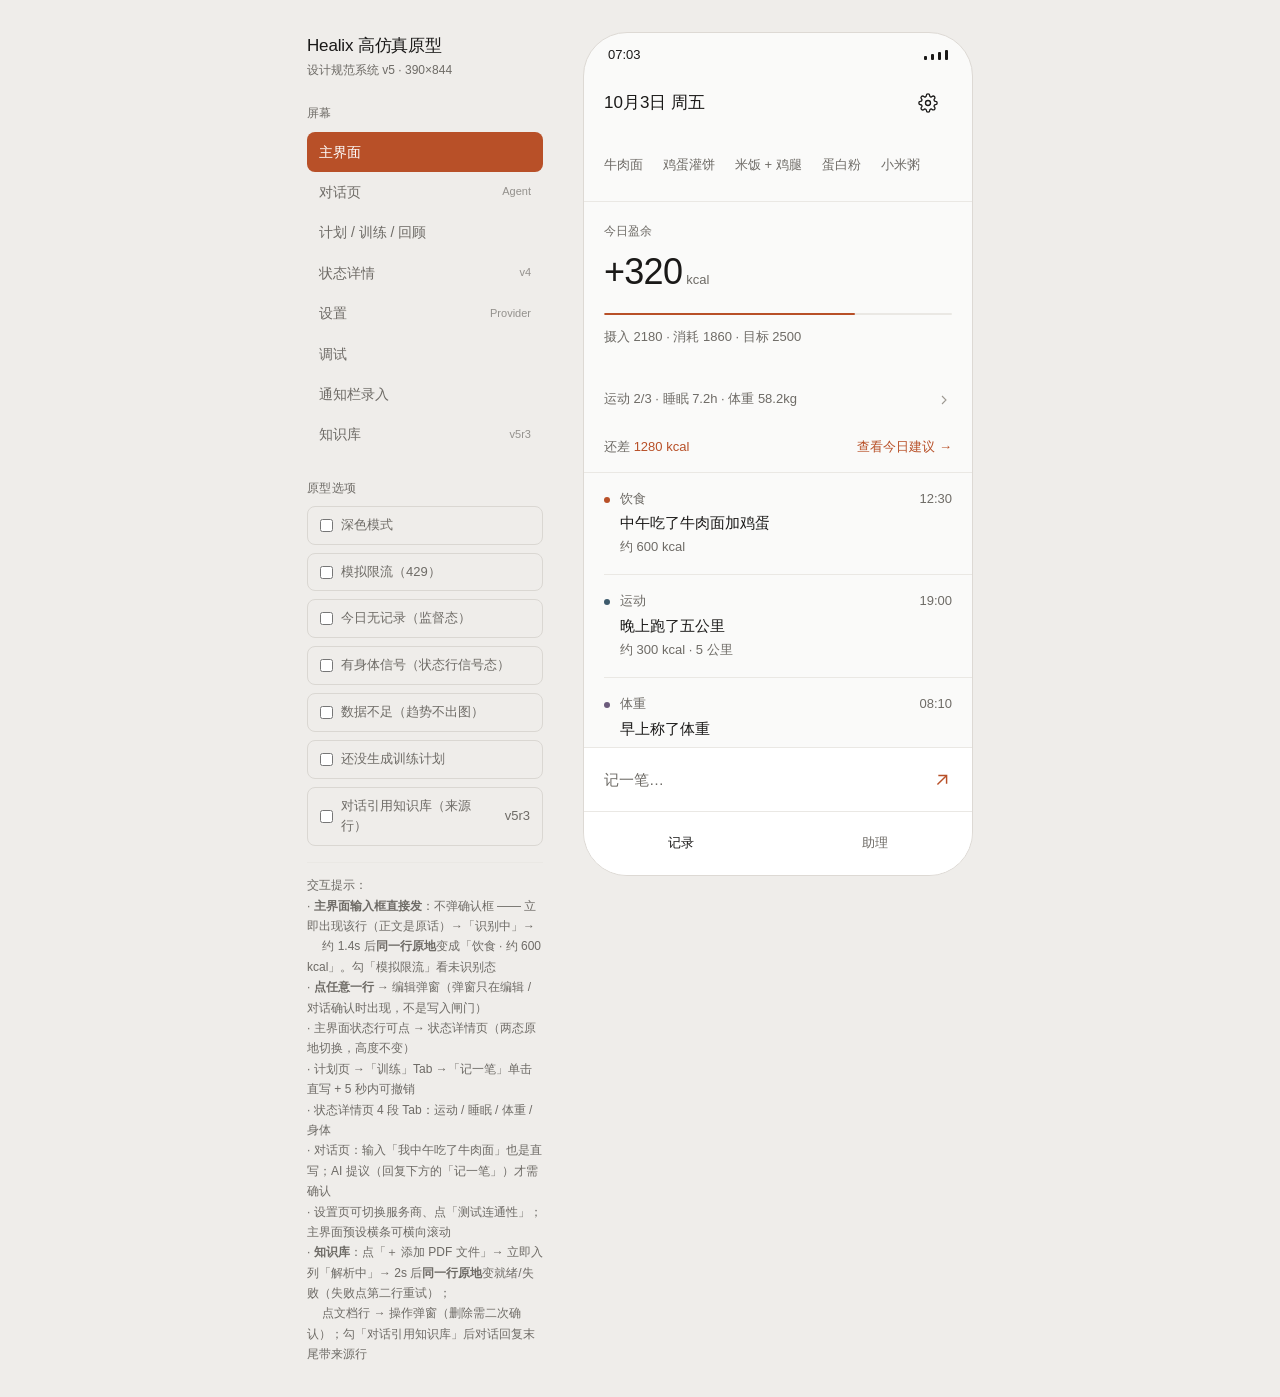
==== commit 50ae081e: "同步 prototype.html 知识库原型（v5r3） 产品智能体在 23:54 对原型的 +164/-4 改动在文档整理移动时一度被误还原，已从会话修改备份完整恢复：新增知识库屏（文档行/解析中" ====
--- a/docs/prototype.html
+++ b/docs/prototype.html
@@ -423,6 +423,21 @@
 .centerhint{
   padding:60px 20px;text-align:center;font-size:13px;color:var(--text_2);
 }
+/* ---- 知识库（v5r3 · 第十章）零新令牌 ---- */
+.docrow{padding:12px 20px;border-bottom:1px solid var(--line);cursor:pointer}
+.docrow:active{background:var(--press)}
+.docrow .t{font-size:15px;color:var(--text_1);white-space:nowrap;overflow:hidden;text-overflow:ellipsis}
+.docrow .meta{font-size:13px;color:var(--text_2);margin-top:2px}
+.docrow .meta.parse{color:var(--text_3)}
+.docrow .meta.retry{color:var(--text_2);text-decoration:underline;text-underline-offset:2px}
+.docrow .meta.bad{color:var(--text_2)}
+.addline{padding:14px 20px;font-size:15px;color:var(--text_2);cursor:pointer;border-bottom:1px solid var(--line)}
+.addline:active{background:var(--press)}
+.doc-empty{padding:72px 32px 24px;text-align:center}
+.doc-empty .h{font-size:15px;color:var(--text_1)}
+.doc-empty .p{font-size:13px;color:var(--text_3);margin:8px 0 24px;line-height:1.8}
+.srcrow{font-size:13px;color:var(--text_2);margin-top:4px;cursor:pointer}
+.srcrow u{text-underline-offset:2px}
 </style>
 </head>
 <body>
@@ -430,7 +445,7 @@
 <!-- 原型外壳：左侧控制区（不属于产品 UI） -->
 <div class="panel">
   <h1>Healix 高仿真原型</h1>
-  <div class="sub">设计规范系统 v4 · 390×844</div>
+  <div class="sub">设计规范系统 v5 · 390×844</div>
 
   <div class="sec">屏幕</div>
   <ul class="navlist" id="nav">
@@ -441,6 +456,7 @@
     <li data-s="settings">设置 <span class="tag">Provider</span></li>
     <li data-s="debug">调试</li>
     <li data-s="notify">通知栏录入</li>
+    <li data-s="knowledge">知识库 <span class="tag">v5r3</span></li>
   </ul>
 
   <div class="sec">原型选项</div>
@@ -450,6 +466,7 @@
   <label class="toggle"><input type="checkbox" id="optSignal"> 有身体信号（状态行信号态）</label>
   <label class="toggle"><input type="checkbox" id="optNoData"> 数据不足（趋势不出图）</label>
   <label class="toggle"><input type="checkbox" id="optNoPlan"> 还没生成训练计划</label>
+  <label class="toggle"><input type="checkbox" id="optKnowledge"> 对话引用知识库（来源行）<span class="tag">v5r3</span></label>
 
   <div class="hint">
     交互提示：<br>
@@ -460,7 +477,9 @@
     · 计划页 →「训练」Tab →「记一笔」单击直写 + 5 秒内可撤销<br>
     · 状态详情页 4 段 Tab：运动 / 睡眠 / 体重 / 身体<br>
     · 对话页：输入「我中午吃了牛肉面」也是直写；AI 提议（回复下方的「记一笔」）才需确认<br>
-    · 设置页可切换服务商、点「测试连通性」；主界面预设横条可横向滚动
+    · 设置页可切换服务商、点「测试连通性」；主界面预设横条可横向滚动<br>
+    · <b>知识库</b>：点「＋ 添加 PDF 文件」→ 立即入列「解析中」→ 2s 后<b>同一行原地</b>变就绪/失败（失败点第二行重试）；<br>
+    　 点文档行 → 操作弹窗（删除需二次确认）；勾「对话引用知识库」后对话回复末尾带来源行
   </div>
 </div>
 
@@ -707,6 +726,44 @@
     </div>
   </div>
 
+  <!-- ============ 知识库（v5r3 · 第十章） ============ -->
+  <div class="screen" id="s-knowledge">
+    <div class="appbar">
+      <button class="iconbtn" onclick="go('settings')" aria-label="返回">
+        <svg width="20" height="20" viewBox="0 0 24 24" fill="none" stroke="currentColor" stroke-width="1.6"><path d="M15 18l-6-6 6-6"/></svg>
+      </button>
+      <span style="position:absolute;left:50%;transform:translateX(-50%)">知识库</span>
+      <span class="right"></span>
+    </div>
+    <div class="body" style="padding-top:0" id="kbBody">
+      <div class="doc-empty" id="kbEmpty" style="display:none">
+        <div class="h">还没有文档</div>
+        <div class="p">上传训练计划、体检报告或科普资料，<br>AI 回答时会引用里面的内容</div>
+        <button class="btn-primary" style="width:100%" onclick="kUpload()">选择 PDF 文件</button>
+      </div>
+      <div id="kbList">
+        <div class="docrow" onclick="kSheet(this)" data-name="训练计划.pdf" data-meta="12 页 · 2.1 MB">
+          <div class="t">训练计划.pdf</div>
+          <div class="meta">12 页 · 2.1 MB</div>
+        </div>
+        <div class="docrow" onclick="kSheet(this)" data-name="体检报告.pdf" data-meta="8 页 · 3.4 MB">
+          <div class="t">体检报告.pdf</div>
+          <div class="meta parse">解析中</div>
+        </div>
+        <div class="docrow" onclick="kSheet(this)" data-name="膳食指南摘录.pdf" data-meta="">
+          <div class="t">膳食指南摘录.pdf</div>
+          <div class="meta bad">扫描版 · 无法提取文字</div>
+        </div>
+      </div>
+      <div class="addline" id="kbAdd" onclick="kUpload()">＋ 添加 PDF 文件</div>
+      <div style="padding:20px;font-size:13px;color:var(--text_2);line-height:1.8">
+        解析在手机本地完成，PDF 原文件不出设备。<br>
+        AI 回答引用文档时，回复末尾会标注来源。<br>
+        扫描版 PDF 没有文字层，无法提取 —— 换文字版即可。
+      </div>
+    </div>
+  </div>
+
   <!-- 确认弹窗 -->
   <div class="scrim" id="scrim" onclick="if(event.target===this)closeSheet()">
     <div class="sheet">
@@ -722,6 +779,29 @@
       </div>
     </div>
   </div>
+
+  <!-- 知识库文档弹窗（v5r3）：复用 EventEditSheet 容器规格，不新造组件 -->
+  <div class="scrim" id="kScrim" style="display:none" onclick="if(event.target===this)kClose()">
+    <div class="sheet">
+      <div class="handle"></div>
+      <h3 id="kSheetTitle">训练计划.pdf</h3>
+      <div class="from" id="kSheetMeta">12 页 · 2.1 MB · 2026-10-03 添加</div>
+      <div id="kSheetMain">
+        <div class="actions" style="flex-direction:column;align-items:stretch;gap:0;margin-top:8px">
+          <button class="btn-text" style="text-align:left;padding:14px 0;color:var(--text_1)" onclick="kClose()">打开原文</button>
+          <button class="btn-text" style="text-align:left;padding:14px 0;color:var(--negative)" onclick="kDelete()">删除文档</button>
+          <button class="btn-text" style="text-align:left;padding:14px 0" onclick="kClose()">取消</button>
+        </div>
+      </div>
+      <div id="kSheetConfirm" style="display:none">
+        <div class="from" style="color:var(--text_1)">删除后 AI 将不再引用这份资料</div>
+        <div class="actions">
+          <button class="btn-text" onclick="kCancelDelete()">取消</button>
+          <button class="btn-primary" style="background:var(--negative)" onclick="kDelete()">删除</button>
+        </div>
+      </div>
+    </div>
+  </div>
 </div>
 
 <script>
@@ -729,7 +809,7 @@
   "use strict";
 
   var $ = function(id){ return document.getElementById(id); };
-  var SCREENS = ["home","chat","plan","status","settings","debug","notify"];
+  var SCREENS = ["home","chat","plan","status","settings","debug","notify","knowledge"];
 
   // ---------- 屏幕切换 ----------
   window.go = function(name){
@@ -861,6 +941,78 @@
     scrollChat();
     return d;
   }
+
+  // ---------- 知识库（v5r3 · 第十章）：先落库再解析，中间态中性色 ----------
+  var kSeq = 1, kTarget = null, kConfirmDelete = false;
+  var K_NAMES = ["力量训练手册摘录.pdf", "体态评估报告.pdf", "增肌食谱合集.pdf"];
+
+  window.kUpload = function(){
+    var empty = $("kbEmpty");
+    if (empty && empty.style.display !== "none") empty.style.display = "none";
+    var name = K_NAMES[(kSeq - 1) % K_NAMES.length];
+    kSeq += 1;
+    var list = $("kbList");
+    var d = document.createElement("div");
+    d.className = "docrow";
+    d.setAttribute("data-name", name);
+    d.setAttribute("data-meta", "3 页 · 0.8 MB");
+    d.onclick = function(){ kSheet(d); };
+    d.innerHTML = '<div class="t">' + esc(name) + '</div><div class="meta parse">解析中</div>';
+    list.insertBefore(d, list.firstChild);   // 新文档插顶部，0 弹窗
+    setTimeout(function(){
+      var m = d.querySelector(".meta");
+      if ((kSeq % 4) === 0){                 // 每 4 次演示 1 次失败态
+        m.className = "meta retry";
+        m.textContent = "解析失败 · 点此重试";
+        m.onclick = function(ev){ ev.stopPropagation(); kRetry(d); };
+      } else {
+        m.className = "meta";                // 原地回填：不新增行、不闪烁
+        m.textContent = d.getAttribute("data-meta");
+      }
+    }, 2200);
+  };
+
+  window.kRetry = function(d){
+    var m = d.querySelector(".meta");
+    m.className = "meta parse";
+    m.textContent = "解析中";
+    m.onclick = null;
+    setTimeout(function(){
+      m.className = "meta";
+      m.textContent = d.getAttribute("data-meta");
+    }, 2000);
+  };
+
+  window.kSheet = function(d){
+    kTarget = d;
+    kConfirmDelete = false;
+    $("kSheetTitle").textContent = d.getAttribute("data-name");
+    var meta = d.getAttribute("data-meta");
+    $("kSheetMeta").textContent = (meta ? meta + " · " : "") + "2026-10-03 添加";
+    $("kSheetMain").style.display = "block";
+    $("kSheetConfirm").style.display = "none";
+    $("kScrim").style.display = "flex";
+  };
+
+  window.kClose = function(){ $("kScrim").style.display = "none"; };
+
+  window.kCancelDelete = function(){
+    kConfirmDelete = false;
+    $("kSheetConfirm").style.display = "none";
+    $("kSheetMain").style.display = "block";
+  };
+
+  window.kDelete = function(){
+    if (!kConfirmDelete){
+      kConfirmDelete = true;                 // 唯一的确认弹窗：删除不可逆
+      $("kSheetMain").style.display = "none";
+      $("kSheetConfirm").style.display = "block";
+      return;
+    }
+    if (kTarget && kTarget.parentNode) kTarget.parentNode.removeChild(kTarget);
+    kClose();
+    if (!$("kbList").children.length) $("kbEmpty").style.display = "block";
+  };
 
   function addUser(text){
     var body = $("chatBody");
@@ -958,7 +1110,15 @@
   }
 
   function finishReply(spec){
-    addAssistant(spec.reply, true);
+    var msg = addAssistant(spec.reply, true);
+    // 知识库来源行（v5r3）：命中才出现，常态零噪声
+    if ($("optKnowledge") && $("optKnowledge").checked && /计划|周|练|吃|餐/.test(spec.reply)){
+      var s = document.createElement("div");
+      s.className = "srcrow";
+      s.innerHTML = '来源：<u>训练计划.pdf · 第 3 页</u>';
+      s.onclick = function(){ go("knowledge"); };
+      msg.insertBefore(s, msg.querySelector(".time"));
+    }
     if (spec.action === "记一笔"){
       var body = $("chatBody");
       var d = document.createElement("div");
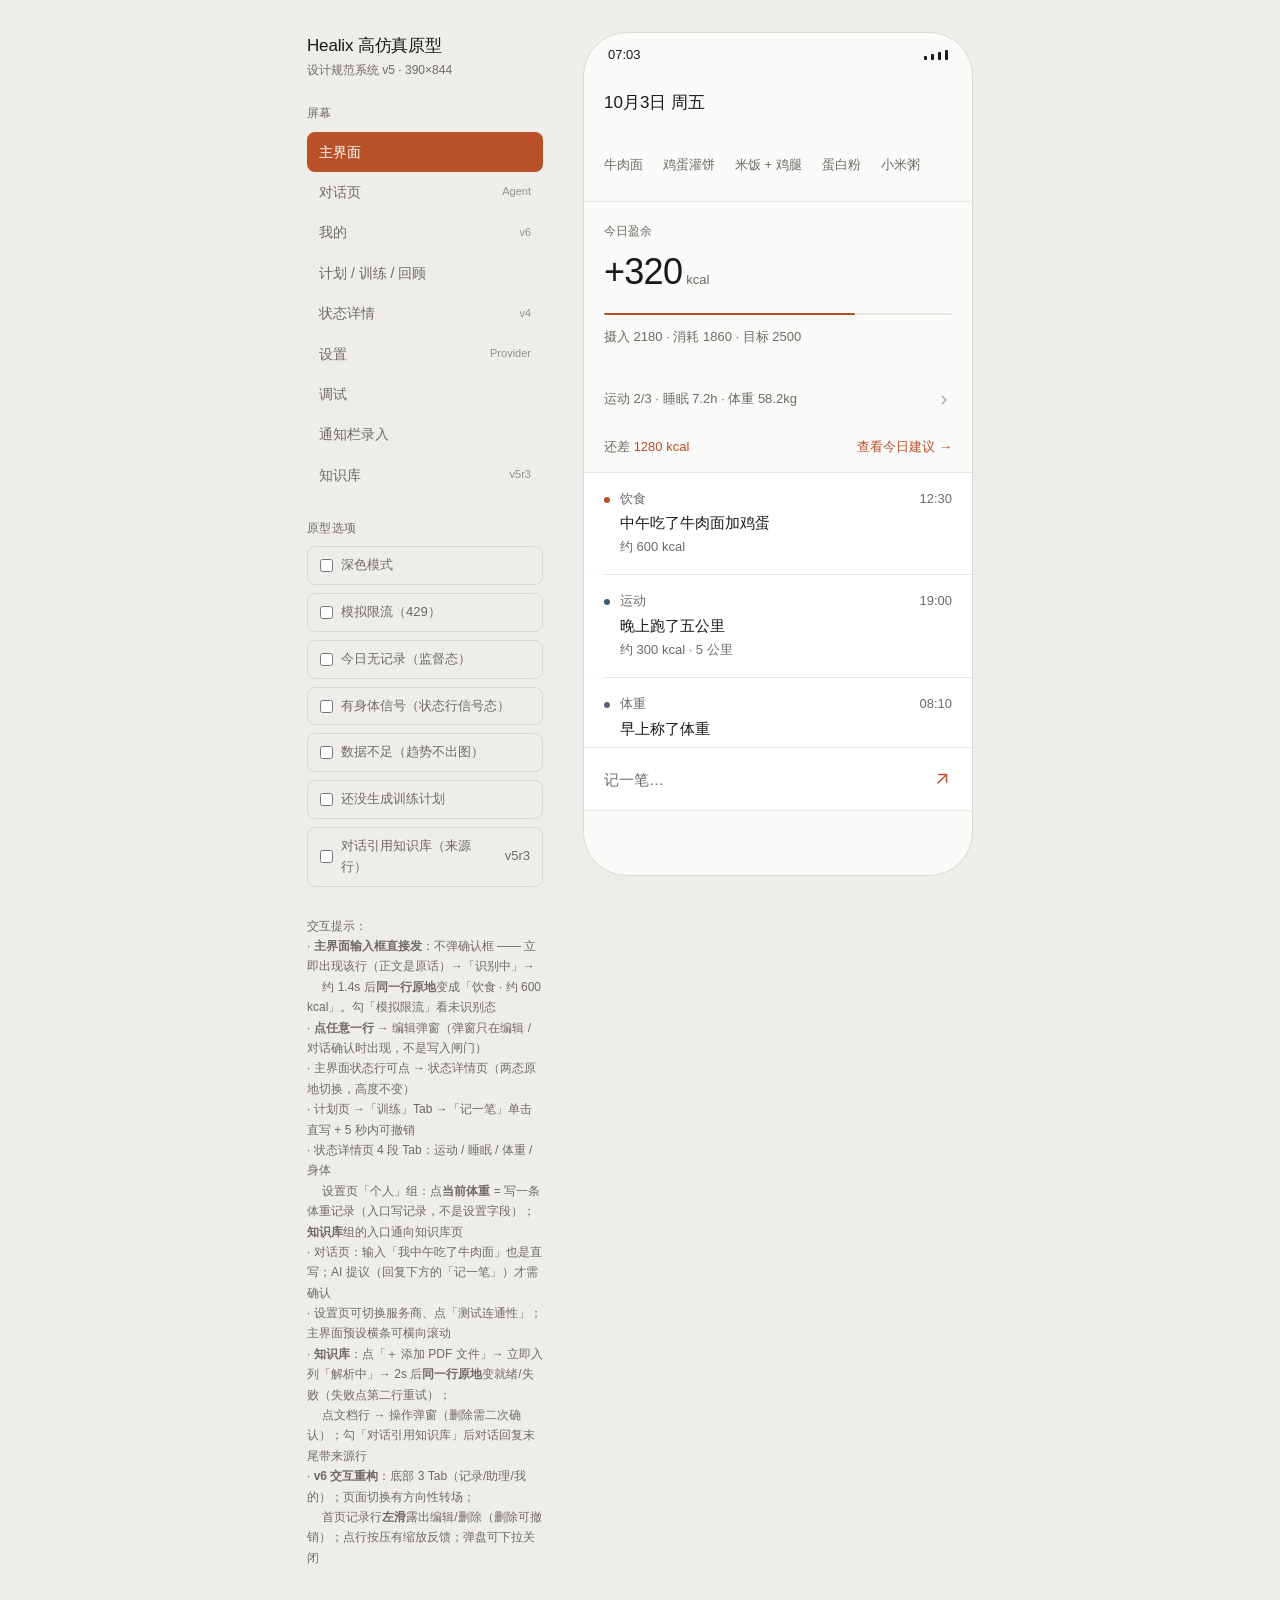
==== commit 2d07df5b: "docs: 同步 prototype.html v6 交互原型（3 Tab/转场/左滑/按压/grabber，node 断言 15/15）" ====
--- a/docs/prototype.html
+++ b/docs/prototype.html
@@ -423,6 +423,40 @@
 .centerhint{
   padding:60px 20px;text-align:center;font-size:13px;color:var(--text_2);
 }
+/* ---- v6 交互重构（第十一章）：转场/按压/卡片/滑删 —— 零新颜色令牌 ---- */
+/* 按压缩放：变色 + 微缩（scale .985），触感更实 */
+.item,.row,.docrow,.btn-primary,.planhint,.quick div{
+  transition:background var(--dur_fast) var(--ease),transform .12s var(--ease),color var(--dur_fast) var(--ease);
+}
+.item:active,.row:active,.docrow:active,.btn-primary:active,
+.planhint:active,.quick div:active{transform:scale(.985)}
+/* 页面转场：前进推入 / 后退滑出 / Tab 淡入上移 */
+@keyframes in_fwd{from{transform:translateX(22%);opacity:.3}to{transform:none;opacity:1}}
+@keyframes in_back{from{transform:translateX(-22%);opacity:.3}to{transform:none;opacity:1}}
+@keyframes in_tab{from{opacity:0;transform:translateY(8px)}to{opacity:1;transform:none}}
+.screen.a-fwd{animation:in_fwd var(--dur_slow) var(--ease)}
+.screen.a-back{animation:in_back var(--dur_slow) var(--ease)}
+.screen.a-tab{animation:in_tab var(--dur_normal) var(--ease)}
+/* 全局 3 Tab：绝对定位盖底，go() 控制显隐 */
+#tabbar{position:absolute;left:0;right:0;bottom:0;z-index:6;box-shadow:0 -1px 0 var(--line)}
+#s-chat > .chat,#s-mine > .body{padding-bottom:80px}
+/* 输入条抬升到 tabbar 之上，不再被全局导航遮挡 */
+#s-home > .inputbar,#s-chat > .inputbar{margin-bottom:64px;border-bottom:1px solid var(--line)}
+/* 卡片分组：圆角 16dp 容器，分组呼吸感 */
+.card{margin:0 16px 16px;border:1px solid var(--line);border-radius:16px;background:var(--surface);overflow:hidden}
+.card .row:last-child{border-radius:0 0 16px 16px}
+/* 左滑操作：item 白底左移露出下层按钮（编辑/删除） */
+.swipewrap{position:relative;overflow:hidden}
+.swipe-acts{position:absolute;top:0;right:0;bottom:0;display:flex}
+.swipe-acts button{width:72px;border:none;color:#fff;font-size:13px;cursor:pointer;
+  display:flex;align-items:center;justify-content:center;font-family:inherit}
+.swipe-acts .a-edit{background:var(--text_3)}
+.swipe-acts .a-del{background:var(--negative)}
+.swipewrap .item{position:relative;background:var(--surface);transition:transform var(--dur_fast) var(--ease),background var(--dur_fast) var(--ease)}
+/* 底部弹盘 grabber：可下拉关闭 */
+.sheet{touch-action:none}
+.sheet .handle{cursor:grab}
+
 /* ---- 知识库（v5r3 · 第十章）零新令牌 ---- */
 .docrow{padding:12px 20px;border-bottom:1px solid var(--line);cursor:pointer}
 .docrow:active{background:var(--press)}
@@ -451,6 +485,7 @@
   <ul class="navlist" id="nav">
     <li class="on" data-s="home">主界面</li>
     <li data-s="chat">对话页 <span class="tag">Agent</span></li>
+    <li data-s="mine">我的 <span class="tag">v6</span></li>
     <li data-s="plan">计划 / 训练 / 回顾</li>
     <li data-s="status">状态详情 <span class="tag">v4</span></li>
     <li data-s="settings">设置 <span class="tag">Provider</span></li>
@@ -476,10 +511,13 @@
     · 主界面状态行可点 → 状态详情页（两态原地切换，高度不变）<br>
     · 计划页 →「训练」Tab →「记一笔」单击直写 + 5 秒内可撤销<br>
     · 状态详情页 4 段 Tab：运动 / 睡眠 / 体重 / 身体<br>
+    　 设置页「个人」组：点<b>当前体重</b> = 写一条体重记录（入口写记录，不是设置字段）；<b>知识库</b>组的入口通向知识库页<br>
     · 对话页：输入「我中午吃了牛肉面」也是直写；AI 提议（回复下方的「记一笔」）才需确认<br>
     · 设置页可切换服务商、点「测试连通性」；主界面预设横条可横向滚动<br>
     · <b>知识库</b>：点「＋ 添加 PDF 文件」→ 立即入列「解析中」→ 2s 后<b>同一行原地</b>变就绪/失败（失败点第二行重试）；<br>
-    　 点文档行 → 操作弹窗（删除需二次确认）；勾「对话引用知识库」后对话回复末尾带来源行
+    　 点文档行 → 操作弹窗（删除需二次确认）；勾「对话引用知识库」后对话回复末尾带来源行<br>
+    · <b>v6 交互重构</b>：底部 3 Tab（记录/助理/我的）；页面切换有方向性转场；<br>
+    　 首页记录行<b>左滑</b>露出编辑/删除（删除可撤销）；点行按压有缩放反馈；弹盘可下拉关闭
   </div>
 </div>
 
@@ -493,9 +531,6 @@
   <!-- ============ 主界面 ============ -->
   <div class="screen on" id="s-home">
     <div class="appbar"><span>10月3日 周五</span>
-      <button class="iconbtn" onclick="go('settings')" aria-label="设置">
-        <svg width="20" height="20" viewBox="0 0 24 24" fill="none" stroke="currentColor" stroke-width="1.6"><circle cx="12" cy="12" r="3"/><path d="M19.4 15a1.65 1.65 0 0 0 .33 1.82l.06.06a2 2 0 1 1-2.83 2.83l-.06-.06a1.65 1.65 0 0 0-1.82-.33 1.65 1.65 0 0 0-1 1.51V21a2 2 0 1 1-4 0v-.09A1.65 1.65 0 0 0 9 19.4a1.65 1.65 0 0 0-1.82.33l-.06.06a2 2 0 1 1-2.83-2.83l.06-.06a1.65 1.65 0 0 0 .33-1.82 1.65 1.65 0 0 0-1.51-1H3a2 2 0 1 1 0-4h.09A1.65 1.65 0 0 0 4.6 9a1.65 1.65 0 0 0-.33-1.82l-.06-.06a2 2 0 1 1 2.83-2.83l.06.06A1.65 1.65 0 0 0 9 4.6a1.65 1.65 0 0 0 1-1.51V3a2 2 0 1 1 4 0v.09a1.65 1.65 0 0 0 1 1.51 1.65 1.65 0 0 0 1.82-.33l.06-.06a2 2 0 1 1 2.83 2.83l-.06.06A1.65 1.65 0 0 0 19.4 9v0a1.65 1.65 0 0 0 1.51 1H21a2 2 0 1 1 0 4h-.09a1.65 1.65 0 0 0-1.51 1z"/></svg>
-      </button>
     </div>
     <div class="presetbar">
       <span onclick="toastHome(this)">牛肉面</span><span onclick="toastHome(this)">鸡蛋灌饼</span>
@@ -530,19 +565,12 @@
         <svg width="22" height="22" viewBox="0 0 24 24" fill="none" stroke="currentColor" stroke-width="1.6"><path d="M7 17L17 7"/><path d="M8 7h9v9"/></svg>
       </button>
     </div>
-    <div class="tabbar">
-      <div class="on" onclick="go('home')">记录</div>
-      <div onclick="go('chat')">助理</div>
-    </div>
   </div>
 
   <!-- ============ 对话页 ============ -->
   <div class="screen" id="s-chat">
     <div class="appbar">
-      <button class="iconbtn" onclick="go('home')" aria-label="返回">
-        <svg width="20" height="20" viewBox="0 0 24 24" fill="none" stroke="currentColor" stroke-width="1.6"><path d="M15 18l-6-6 6-6"/></svg>
-      </button>
-      <span style="position:absolute;left:50%;transform:translateX(-50%)">助理</span>
+      <span style="position:absolute;left:20px">助理</span>
       <span class="right">今天</span>
     </div>
     <div class="body chat" id="chatBody">
@@ -563,7 +591,7 @@
   <!-- ============ 计划 / 训练 / 回顾 ============ -->
   <div class="screen" id="s-plan">
     <div class="appbar">
-      <button class="iconbtn" onclick="go('home')" aria-label="返回">
+      <button class="iconbtn" onclick="go('home','back')" aria-label="返回">
         <svg width="20" height="20" viewBox="0 0 24 24" fill="none" stroke="currentColor" stroke-width="1.6"><path d="M15 18l-6-6 6-6"/></svg>
       </button>
       <span style="position:absolute;left:50%;transform:translateX(-50%)">今日</span>
@@ -578,7 +606,7 @@
     <!-- ★v4：内联撤销条（规范 9.6）—— 训练「记一笔」单击直写后的反馈 -->
     <div class="undobar" id="undoBar" style="display:none">
       <span id="undoText"></span>
-      <span class="undo" onclick="undoTraining()">撤销</span>
+      <span class="undo" onclick="undoAct()">撤销</span>
     </div>
     <div class="body" id="planBody"></div>
   </div>
@@ -586,7 +614,7 @@
   <!-- ============ 状态详情 ★v4 ============ -->
   <div class="screen" id="s-status">
     <div class="appbar">
-      <button class="iconbtn" onclick="go('home')" aria-label="返回">
+      <button class="iconbtn" onclick="go('home','back')" aria-label="返回">
         <svg width="20" height="20" viewBox="0 0 24 24" fill="none" stroke="currentColor" stroke-width="1.6"><path d="M15 18l-6-6 6-6"/></svg>
       </button>
       <span style="position:absolute;left:50%;transform:translateX(-50%)">状态</span>
@@ -608,7 +636,7 @@
   <!-- ============ 设置 ============ -->
   <div class="screen" id="s-settings">
     <div class="appbar">
-      <button class="iconbtn" onclick="go('home')" aria-label="返回">
+      <button class="iconbtn" onclick="go('mine','back')" aria-label="返回">
         <svg width="20" height="20" viewBox="0 0 24 24" fill="none" stroke="currentColor" stroke-width="1.6"><path d="M15 18l-6-6 6-6"/></svg>
       </button>
       <span style="position:absolute;left:50%;transform:translateX(-50%)">设置</span>
@@ -638,10 +666,15 @@
       <div class="row"><span>重试次数</span><span class="val"><input value="5 次" style="width:90px"></span></div>
       <div class="row"><span>退避初始间隔</span><span class="val"><input value="1.5 秒" style="width:90px"></span></div>
 
-      <!-- ★v4：「体重」已从「个人」移出 —— 它是记录数据不是基础信息，见规范 9.7 -->
+      <!-- ★v5r2（规范 9.7 ② 修订）：「当前体重」入口回归「个人」组首行。
+           行为 = 写一条 events(type=body) 记录（与记一笔同一路径），入口与存储分离；
+           右侧显示最近一次记录值 · 时间，不是可编辑的静态字段 —— 趋势图/BMI/AI 摘要吃同一条数据 -->
       <div class="grouptitle">个人</div>
+      <div class="row" onclick="logWeight(this)"><span>当前体重</span><span class="val" id="weightVal">58.2 kg · 今天 08:10 ›</span></div>
       <div class="row"><span>身高 / 年龄 / 活动系数</span><span class="val">178cm · 21 · 轻度 ›</span></div>
       <div class="row"><span>日界线</span><span class="val">4:00 ›</span></div>
+
+      <!-- v6：知识库入口迁至「我的」页（3 Tab 后的单入口归宿）；设置页回归纯配置 -->
 
       <div class="grouptitle">目标　<span style="color:var(--text_3)">v4</span></div>
       <div class="row"><span>主目标</span><span class="val">增重 ›</span></div>
@@ -664,12 +697,7 @@
       <div class="row" onclick="toggleHide(this)"><span>隐藏热量数字</span><span class="val">显示 ›</span></div>
       <div class="row" onclick="toggleHide(this)"><span>隐藏体重数字</span><span class="val">显示 ›</span></div>
 
-      <div class="grouptitle">数据</div>
-      <div class="row"><span>导出备份</span><span class="val">JSON ›</span></div>
-
-      <div class="grouptitle">调试</div>
-      <div class="row" onclick="go('debug')"><span>今日调用</span><span class="val">7 次 · 失败 1 ›</span></div>
-      <div class="row" onclick="go('debug')"><span>最近调用记录</span><span class="val">›</span></div>
+      <!-- v6：「数据」与「调试」两组迁至「我的」页 -->
       <div style="height:28px"></div>
     </div>
   </div>
@@ -677,7 +705,7 @@
   <!-- ============ 调试 ============ -->
   <div class="screen" id="s-debug">
     <div class="appbar">
-      <button class="iconbtn" onclick="go('settings')" aria-label="返回">
+      <button class="iconbtn" onclick="go('mine','back')" aria-label="返回">
         <svg width="20" height="20" viewBox="0 0 24 24" fill="none" stroke="currentColor" stroke-width="1.6"><path d="M15 18l-6-6 6-6"/></svg>
       </button>
       <span style="position:absolute;left:50%;transform:translateX(-50%)">调试</span>
@@ -698,7 +726,7 @@
   <!-- ============ 通知栏录入 ============ -->
   <div class="screen" id="s-notify">
     <div class="appbar">
-      <button class="iconbtn" onclick="go('home')" aria-label="返回">
+      <button class="iconbtn" onclick="go('mine','back')" aria-label="返回">
         <svg width="20" height="20" viewBox="0 0 24 24" fill="none" stroke="currentColor" stroke-width="1.6"><path d="M15 18l-6-6 6-6"/></svg>
       </button>
       <span style="position:absolute;left:50%;transform:translateX(-50%)">通知栏</span>
@@ -729,7 +757,7 @@
   <!-- ============ 知识库（v5r3 · 第十章） ============ -->
   <div class="screen" id="s-knowledge">
     <div class="appbar">
-      <button class="iconbtn" onclick="go('settings')" aria-label="返回">
+      <button class="iconbtn" onclick="go('mine','back')" aria-label="返回">
         <svg width="20" height="20" viewBox="0 0 24 24" fill="none" stroke="currentColor" stroke-width="1.6"><path d="M15 18l-6-6 6-6"/></svg>
       </button>
       <span style="position:absolute;left:50%;transform:translateX(-50%)">知识库</span>
@@ -764,6 +792,45 @@
     </div>
   </div>
 
+  <!-- ============ 我的（v6 · 3 Tab：高频页一击直达） ============ -->
+  <div class="screen" id="s-mine">
+    <div class="appbar">
+      <span style="position:absolute;left:20px;font-size:22px">我的</span>
+      <span class="right"></span>
+    </div>
+    <div class="body">
+      <div class="grouptitle">概览</div>
+      <div class="card">
+        <div class="row" style="height:72px" onclick="go('status','fwd')">
+          <span>状态详情<span style="display:block;font-size:12px;color:var(--text_3);margin-top:3px;font-weight:400">运动 2/3 · 睡眠 7.2h · 体重 58.2kg</span></span>
+          <span class="val">›</span>
+        </div>
+      </div>
+      <div class="grouptitle">数据</div>
+      <div class="card">
+        <div class="row" onclick="go('knowledge','fwd')"><span>知识库</span><span class="val kb-count">3 份文档 ›</span></div>
+        <div class="sep indent"></div>
+        <div class="row"><span>导出备份</span><span class="val">JSON ›</span></div>
+      </div>
+      <div class="grouptitle">应用</div>
+      <div class="card">
+        <div class="row" onclick="go('settings','fwd')"><span>设置</span><span class="val">›</span></div>
+        <div class="sep indent"></div>
+        <div class="row" onclick="go('debug','fwd')"><span>调试</span><span class="val">今日调用 7 次 ›</span></div>
+        <div class="sep indent"></div>
+        <div class="row" onclick="go('notify','fwd')"><span>通知栏录入</span><span class="val">›</span></div>
+      </div>
+      <div style="height:28px"></div>
+    </div>
+  </div>
+
+  <!-- 全局底部导航（v6 · 3 Tab）：go() 控制显隐，二级页自动隐藏 -->
+  <div class="tabbar" id="tabbar" style="display:none">
+    <div data-t="home" class="on" onclick="go('home')">记录</div>
+    <div data-t="chat" onclick="go('chat')">助理</div>
+    <div data-t="mine" onclick="go('mine')">我的</div>
+  </div>
+
   <!-- 确认弹窗 -->
   <div class="scrim" id="scrim" onclick="if(event.target===this)closeSheet()">
     <div class="sheet">
@@ -809,25 +876,37 @@
   "use strict";
 
   var $ = function(id){ return document.getElementById(id); };
-  var SCREENS = ["home","chat","plan","status","settings","debug","notify","knowledge"];
-
-  // ---------- 屏幕切换 ----------
-  window.go = function(name){
+  var SCREENS = ["home","chat","mine","plan","status","settings","debug","notify","knowledge"];
+
+  // ---------- 屏幕切换（v6：方向性转场 + 全局 3 Tab 显隐） ----------
+  var TABS = ["home","chat","mine"];
+  window.go = function(name, dir){
     SCREENS.forEach(function(s){
       var el = $("s-" + s);
-      if (el) el.classList.toggle("on", s === name);
+      if (!el) return;
+      var turningOn = (s === name) && !el.classList.contains("on");
+      el.classList.remove("a-fwd","a-back","a-tab");
+      if (turningOn){
+        void el.offsetWidth;                      // 强制 reflow：同页反复进出也重播动画
+        el.classList.add(dir === "back" ? "a-back"
+                       : (TABS.indexOf(name) >= 0 ? "a-tab" : "a-fwd"));
+      }
+      el.classList.toggle("on", s === name);
     });
     Array.prototype.forEach.call($("nav").children, function(li){
       li.classList.toggle("on", li.getAttribute("data-s") === name);
     });
-    if (window.__navSync) syncTabs(name);
+    var tb = $("tabbar");
+    if (tb) tb.style.display = TABS.indexOf(name) >= 0 ? "flex" : "none";
+    syncTabs(name);
   };
 
   function syncTabs(name){
-    var bar = document.querySelector("#s-home .tabbar");
+    var bar = $("tabbar");
     if (!bar) return;
-    bar.children[0].classList.toggle("on", name === "home");
-    bar.children[1].classList.toggle("on", name === "chat");
+    Array.prototype.forEach.call(bar.children, function(d){
+      d.classList.toggle("on", d.getAttribute("data-t") === name);
+    });
   }
   window.__navSync = true;
 
@@ -902,17 +981,109 @@
     var box = $("homelist");
     var empty = $("optEmpty").checked;
     box.innerHTML = EVENTS.filter(function(){ return !empty; }).map(function(e){
-      return '<div class="item" onclick="editRow(\'' + e.cid + '\')">' +
+      return '<div class="swipewrap">' +
+        '<div class="swipe-acts"><button class="a-edit" onclick="editRow(\'' + e.cid + '\')">编辑</button>' +
+        '<button class="a-del" onclick="delRow(\'' + e.cid + '\')">删除</button></div>' +
+        '<div class="item" data-cid="' + e.cid + '" onclick="itemTap(\'' + e.cid + '\')">' +
         '<span class="dot" style="background:' + e.dot + '"></span>' +
         '<div class="bodycol"><div class="meta"><span>' + esc(e.label) + '</span><span>' +
         esc(e.time) + '</span></div><div class="main">' + esc(e.main) +
-        '</div>' + rowStatusHtml(e) + '</div></div>' +
+        '</div>' + rowStatusHtml(e) + '</div></div></div>' +
         '<div class="sep indent"></div>';
     }).join("");
     $("supervise").style.display = empty ? "flex" : "none";
     $("superviseSep").style.display = empty ? "block" : "none";
     $("surplus").innerHTML = empty ? '+0<span>kcal</span>' : '+320<span>kcal</span>';
   }
+
+  // ---------- v6 左滑操作：拖拽露出 编辑/删除，松手吸附或回弹 ----------
+  var swipeTs = 0;   // 最近一次有效拖拽时间戳：300ms 内屏蔽 click，防误触编辑
+  (function(){
+    var cur = null, sx = 0, moved = false, openItem = null;
+    function closeSwipe(it){ it.__open = false; it.style.transform = ""; }
+    document.addEventListener("pointerdown", function(ev){
+      var it = ev.target && ev.target.closest ? ev.target.closest(".swipewrap .item") : null;
+      if (!it){
+        if (openItem){ closeSwipe(openItem); openItem = null; }
+        return;
+      }
+      if (openItem && openItem !== it){ closeSwipe(openItem); openItem = null; }
+      cur = it; sx = ev.clientX; moved = false;
+    });
+    document.addEventListener("pointermove", function(ev){
+      if (!cur) return;
+      var dx = ev.clientX - sx;
+      if (Math.abs(dx) > 8) moved = true;
+      var base = cur.__open ? -144 : 0;
+      var t = Math.max(-144, Math.min(0, base + dx));
+      cur.style.transition = "none";
+      cur.style.transform = "translateX(" + t + "px)";
+    });
+    document.addEventListener("pointerup", function(ev){
+      if (!cur) return;
+      var dx = ev.clientX - sx;
+      cur.style.transition = "";
+      var stick = (cur.__open ? dx > -72 : dx < -72);
+      cur.__open = stick;
+      cur.style.transform = stick ? "translateX(-144px)" : "";
+      if (stick) openItem = cur; else openItem = null;
+      if (moved){ swipeTs = Date.now(); }
+      cur = null;
+    });
+  })();
+  window.itemTap = function(cid){
+    if (Date.now() - swipeTs < 300) return;   // 刚拖完，不是点击
+    editRow(cid);
+  };
+
+  // ---------- v6 删除 + 撤销（复用 undobar，与训练记录撤销共用分派） ----------
+  var delCache = null;
+  window.delRow = function(cid){
+    var i = -1;
+    for (var k = 0; k < EVENTS.length; k++) if (EVENTS[k].cid === cid){ i = k; break; }
+    if (i < 0) return;
+    delCache = { ev: EVENTS[i], idx: i };
+    EVENTS.splice(i, 1);
+    renderHome();
+    $("undoText").textContent = "已删除「" + String(delCache.ev.main || delCache.ev.label).slice(0, 14) + "」";
+    $("undoBar").style.display = "flex";
+    clearTimeout(undoTimer);
+    undoTimer = setTimeout(function(){ $("undoBar").style.display = "none"; delCache = null; }, 5000);
+  };
+  window.undoAct = function(){
+    $("undoBar").style.display = "none";
+    clearTimeout(undoTimer);
+    if (delCache){
+      EVENTS.splice(Math.min(delCache.idx, EVENTS.length), 0, delCache.ev);
+      delCache = null;
+      renderHome();
+      return;
+    }
+    if (undoState && undoState.btn){ undoTraining(); }
+  };
+
+  // ---------- v6 弹盘 grabber：下拉超过 80px 关闭 ----------
+  (function(){
+    var sheet = document.querySelector("#scrim .sheet");
+    if (!sheet) return;
+    var sy = 0, drag = false;
+    sheet.addEventListener("pointerdown", function(ev){
+      if (ev.target.closest("input,button,select,label")) return;
+      sy = ev.clientY; drag = true; sheet.style.transition = "none";
+    });
+    document.addEventListener("pointermove", function(ev){
+      if (!drag) return;
+      var dy = Math.max(0, ev.clientY - sy);
+      sheet.style.transform = "translateY(" + dy + "px)";
+    });
+    document.addEventListener("pointerup", function(ev){
+      if (!drag) return;
+      drag = false; sheet.style.transition = "";
+      var dy = ev.clientY - sy;
+      sheet.style.transform = "";
+      if (dy > 80) closeSheet();
+    });
+  })();
 
   // 预设横条：点一下 = 一条记录，同样直写（与速记框行为一致）
   window.toastHome = function(el){
@@ -941,6 +1112,33 @@
     scrollChat();
     return d;
   }
+
+  // ---------- 当前体重入口（v5r2 · 规范 9.7 ②）：点击 = 写一条 body 记录，非设置字段 ----------
+  var kW = 58.2;
+  window.logWeight = function(row){
+    kW = Math.round((kW + 0.2) * 10) / 10;   // 演示：每次 +0.2
+    EVENTS.unshift({
+      cid: newCid(), status: "done", type: "body", label: "体重",
+      dot: "var(--dot_body)", time: now(),
+      main: "记录了当前体重", sum: kW + " kg", kcal: "",
+    });
+    renderHome();
+    var v = $("weightVal");
+    v.textContent = kW + " kg · 刚刚 ›";
+    v.style.color = "var(--accent)";          // 与 toastHome 同款瞬时反馈
+    setTimeout(function(){ v.style.color = ""; }, 400);
+  };
+
+  // 知识库入口行计数同步（设置页 ↔ 知识库页一致）
+  window.kSyncCount = function(){
+    var els = document.querySelectorAll(".kb-count");
+    if (!els.length) return;
+    var n = $("kbList").querySelectorAll(".docrow").length;
+    Array.prototype.forEach.call(els, function(el){
+      el.textContent = n ? (n + " 份文档 ›") : "未添加 ›";
+      el.style.color = n ? "" : "var(--text_3)";
+    });
+  };
 
   // ---------- 知识库（v5r3 · 第十章）：先落库再解析，中间态中性色 ----------
   var kSeq = 1, kTarget = null, kConfirmDelete = false;
@@ -959,6 +1157,7 @@
     d.onclick = function(){ kSheet(d); };
     d.innerHTML = '<div class="t">' + esc(name) + '</div><div class="meta parse">解析中</div>';
     list.insertBefore(d, list.firstChild);   // 新文档插顶部，0 弹窗
+    kSyncCount();
     setTimeout(function(){
       var m = d.querySelector(".meta");
       if ((kSeq % 4) === 0){                 // 每 4 次演示 1 次失败态
@@ -1012,6 +1211,7 @@
     if (kTarget && kTarget.parentNode) kTarget.parentNode.removeChild(kTarget);
     kClose();
     if (!$("kbList").children.length) $("kbEmpty").style.display = "block";
+    kSyncCount();
   };
 
   function addUser(text){
